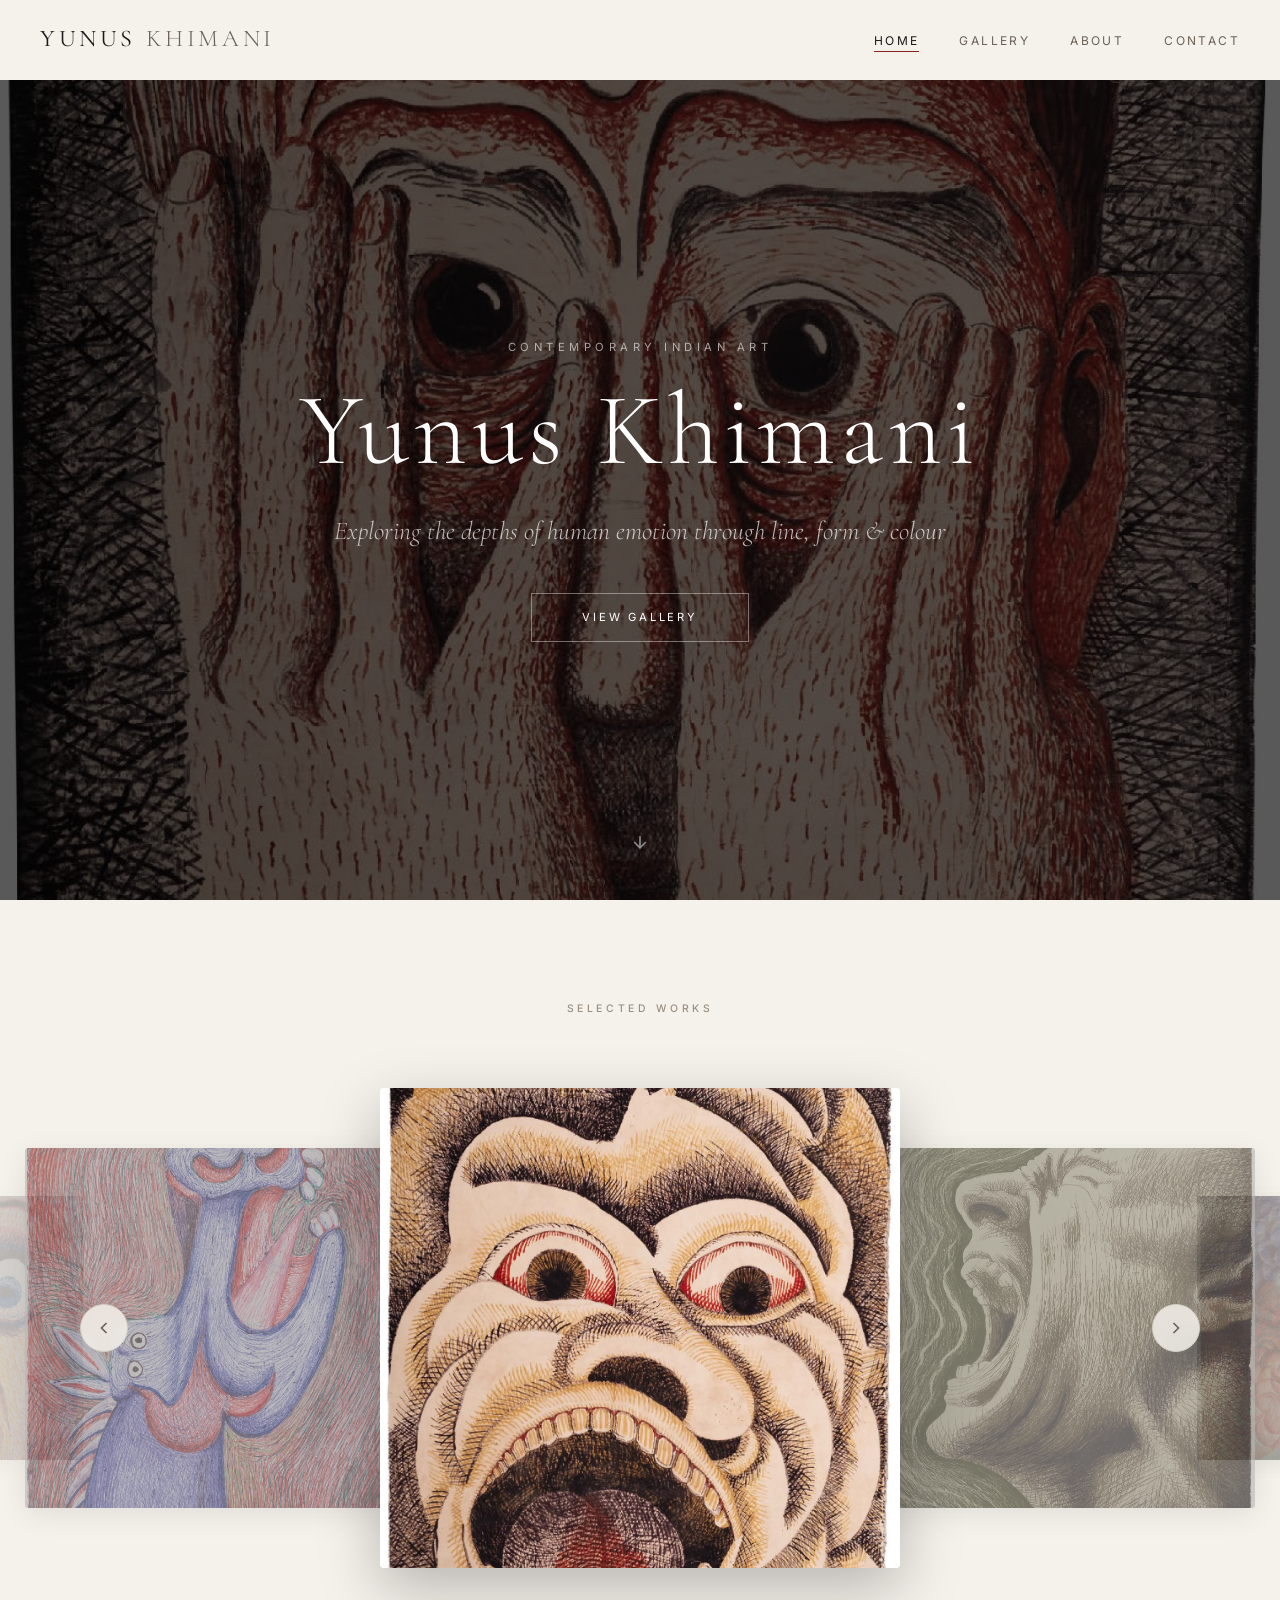
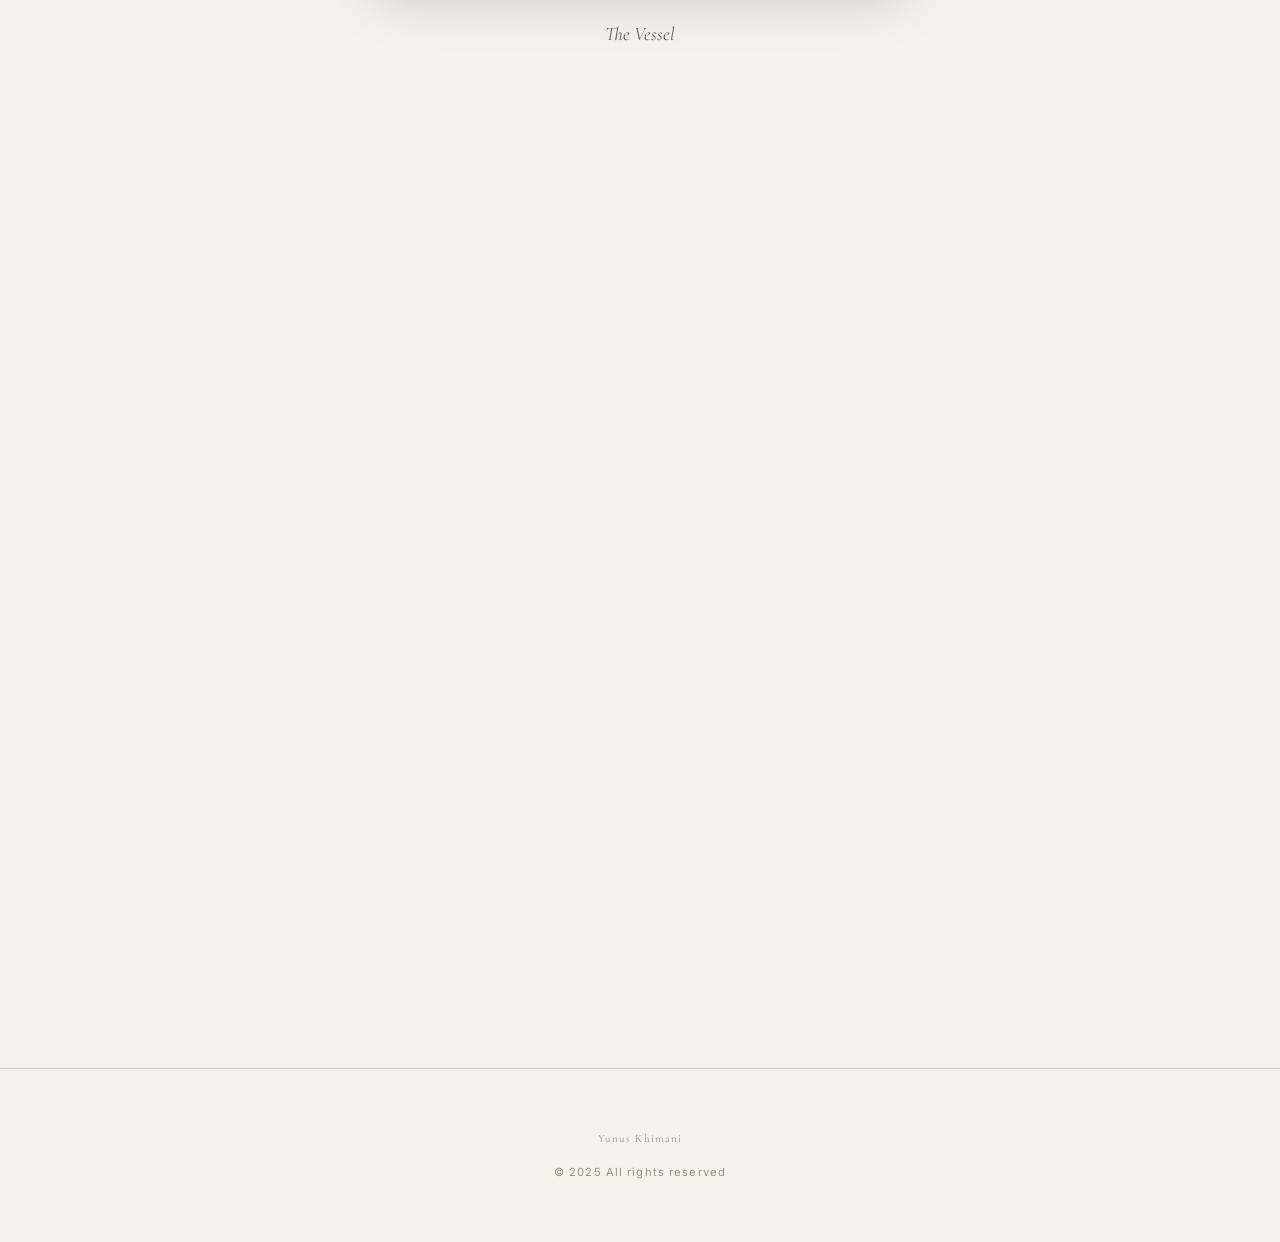
==== index.html @ 0d1e0b17 "Deploy Portfolio Website and Admin CMS" ====
<!DOCTYPE html>
<html lang="en">
<head>
  <meta charset="UTF-8">
  <meta name="viewport" content="width=device-width, initial-scale=1.0">
  <title>Yunus Khimani — Artist</title>
  <meta name="description" content="Portfolio of Yunus Khimani, a distinguished Indian artist known for expressive figurative works exploring human emotion through intricate cross-hatching and bold earth tones.">
  <link rel="stylesheet" href="style.css">
</head>
<body>

<!-- LOADER -->
<div class="loader-overlay" id="loader">
  <div class="loader-text">Yunus Khimani</div>
</div>

<!-- NAVIGATION -->
<nav class="nav" id="nav">
  <div class="nav-inner">
    <a href="#" class="nav-brand" onclick="showPage('home')">Yunus <span>Khimani</span></a>
    <ul class="nav-links" id="navLinks">
      <li><a href="#" class="active" data-page="home" onclick="showPage('home')">Home</a></li>
      <li><a href="#" data-page="gallery" onclick="showPage('gallery')">Gallery</a></li>
      <li><a href="#" data-page="about" onclick="showPage('about')">About</a></li>
      <li><a href="#" data-page="contact" onclick="showPage('contact')">Contact</a></li>
    </ul>
    <button class="nav-toggle" id="navToggle" aria-label="Menu">
      <span></span><span></span><span></span>
    </button>
  </div>
</nav>

<!-- MOBILE MENU -->
<div class="mobile-menu" id="mobileMenu">
  <ul class="mobile-menu-links">
    <li><a href="#" onclick="showPage('home');closeMobile()">Home</a></li>
    <li><a href="#" onclick="showPage('gallery');closeMobile()">Gallery</a></li>
    <li><a href="#" onclick="showPage('about');closeMobile()">About</a></li>
    <li><a href="#" onclick="showPage('contact');closeMobile()">Contact</a></li>
  </ul>
</div>

<!-- ════════════ HOME ════════════ -->
<main class="page active" id="page-home">

  <!-- Hero -->
  <section class="hero">
    <div class="hero-slideshow" id="heroSlideshow">
      <div class="hero-slide active">
        <img src="images/Cataloug  03_Page_01_Image_0001.jpg" alt="Artwork by Yunus Khimani">
      </div>
      <div class="hero-slide">
        <img src="images/Cataloug  03_Page_14_Image_0001.jpg" alt="Artwork by Yunus Khimani">
      </div>
      <div class="hero-slide">
        <img src="images/Cataloug  03_Page_09_Image_0001.jpg" alt="Artwork by Yunus Khimani">
      </div>
      <div class="hero-slide">
        <img src="images/Cataloug  03_Page_32_Image_0001.jpg" alt="Artwork by Yunus Khimani">
      </div>
    </div>
    <div class="hero-content">
      <p class="hero-subtitle">Contemporary Indian Art</p>
      <h1 class="hero-title">Yunus Khimani</h1>
      <p class="hero-tagline">Exploring the depths of human emotion through line, form & colour</p>
      <a href="#" class="hero-cta" onclick="showPage('gallery')">View Gallery</a>
    </div>
    <div class="hero-scroll">
      <svg viewBox="0 0 24 24" fill="none" stroke="currentColor" stroke-width="2"><path d="M12 5v14M5 12l7 7 7-7"/></svg>
    </div>
  </section>

  <!-- Selected Works Slider -->
  <section class="slider-section fade-in">
    <p class="section-label">Selected Works</p>
    <div class="slider-wrapper">
      <div class="slider-track" id="sliderTrack">
        <!-- Filled dynamically by script.js with featured artworks -->
      </div>
      <button class="slider-btn slider-prev" id="sliderPrev" aria-label="Previous">
        <svg width="20" height="20" viewBox="0 0 24 24" fill="none" stroke="currentColor" stroke-width="2"><polyline points="15 18 9 12 15 6"/></svg>
      </button>
      <button class="slider-btn slider-next" id="sliderNext" aria-label="Next">
        <svg width="20" height="20" viewBox="0 0 24 24" fill="none" stroke="currentColor" stroke-width="2"><polyline points="9 6 15 12 9 18"/></svg>
      </button>
    </div>
    <p class="slider-caption" id="sliderCaption"></p>
  </section>

  <!-- Quote -->
  <section class="quote-section fade-in">
    <blockquote class="quote-text">
      "Art is the mirror of the soul — each line I draw is a conversation between my inner world and the canvas, a silent dialogue that speaks louder than words."
    </blockquote>
    <p class="quote-author">— Yunus Khimani</p>
  </section>

  <!-- Exhibition Banner -->
  <section class="exhibition-section fade-in" id="exhibitionSection">
    <div class="exhibition-inner">
      <p class="exhibition-label">Current Exhibition</p>
      <h2 class="exhibition-title">"I FEAR........"</h2>
      <div class="exhibition-details">
        <p class="exhibition-subtitle">A Solo Exhibition of Paintings</p>
        <p class="exhibition-venue"><strong>Jehangir Art Gallery</strong>, Mumbai</p>
        <p class="exhibition-dates">30th December 2025 — 5th January 2026</p>
        <p class="exhibition-desc" style="margin-top:20px;">An intimate exploration of fear, vulnerability, and the human condition through large-scale figurative works in oil, acrylic, and mixed media.</p>
      </div>
    </div>
  </section>

</main>

<!-- ════════════ GALLERY ════════════ -->
<main class="page" id="page-gallery">
  <div class="gallery-header fade-in">
    <h1 class="gallery-title">Gallery</h1>
    <p class="gallery-desc">A collection of paintings exploring the human form, emotion, and the interplay between vulnerability and strength.</p>
  </div>
  <div class="gallery-masonry" id="galleryMasonry">
    <!-- Filled by JS -->
  </div>
</main>

<!-- ════════════ ABOUT ════════════ -->
<main class="page" id="page-about">
  <div class="about-hero fade-in">
    <h1>About the Artist</h1>
    <p>Painter · Educator · Museum Director</p>
  </div>

  <div class="about-content">
    <figure class="about-image fade-in">
      <img src="images/Cataloug  03_Page_29_Image_0001.jpg" alt="Yunus Khimani portrait">
      <figcaption>Yunus Khimani in his studio</figcaption>
    </figure>

    <div class="about-text fade-in">
      <h2>Yunus Khimani</h2>
      <p class="about-bio">Yunus Khimani is a distinguished Indian artist whose work traverses the boundaries between figuration and expression. Born and raised in India, he developed an early fascination with the human form and the emotional narratives it carries. His artistic journey has been shaped by rigorous academic training and decades of professional practice spanning painting, education, and museum curation.</p>

      <div class="highlight">
        "My work is an exploration of the human condition — each figure, each line, each gesture is a meditation on what it means to be alive, to feel, to fear, and to hope."
      </div>

      <p class="about-p2">Khimani earned his Bachelor of Fine Arts (BFA) from the prestigious Faculty of Fine Arts, Maharaja Sayajirao University of Baroda (1981), one of India's most respected institutions for visual arts. This foundational training in the Baroda school tradition — known for its emphasis on figuration, narrative, and social commentary — deeply influenced his artistic vocabulary.</p>

      <p class="about-p3">His paintings are characterized by intricate cross-hatching, bold earth tones of burnt sienna, deep crimson, and raw umber, layered over expansive canvases. The figures in his works seem to emerge from and dissolve into their surroundings, creating a powerful tension between presence and absence, solidity and fragility.</p>

      <p class="about-p4">Beyond his studio practice, Khimani has made significant contributions to India's cultural landscape. He served as Director of the City Palace Museum, Jaipur from 2010 to 2018, overseeing one of India's most important heritage collections. He has also served as Dean and Associate Professor at the Indian Institute of Crafts and Design (IICD), Jaipur, shaping the next generation of visual artists and designers.</p>

      <p class="about-p5">In 1996, he was awarded the Junior Fellowship by the Ministry of Culture, Government of India — a recognition of his outstanding contributions to the visual arts. His work has been exhibited extensively across India, with solo and group shows at prestigious galleries.</p>

      <div class="cv-section">
        <h3>Education</h3>
        <div class="cv-item">
          <span class="cv-year">1981</span>
          <span class="cv-desc">BFA, Faculty of Fine Arts, Maharaja Sayajirao University of Baroda</span>
        </div>
      </div>

      <div class="cv-section">
        <h3>Professional Experience</h3>
        <div class="cv-item">
          <span class="cv-year">2010–18</span>
          <span class="cv-desc">Director, City Palace Museum, Jaipur</span>
        </div>
        <div class="cv-item">
          <span class="cv-year">Present</span>
          <span class="cv-desc">Dean & Associate Professor, Indian Institute of Crafts and Design (IICD), Jaipur</span>
        </div>
      </div>

      <div class="cv-section">
        <h3>Awards & Fellowships</h3>
        <div class="cv-item">
          <span class="cv-year">1996</span>
          <span class="cv-desc">Junior Fellowship, Ministry of Culture, Government of India</span>
        </div>
      </div>

      <div class="cv-section">
        <h3>Solo Exhibitions</h3>
        <div class="cv-item">
          <span class="cv-year">2025–26</span>
          <span class="cv-desc">"I FEAR........" — Solo Exhibition, Jehangir Art Gallery, Mumbai (30 Dec 2025 – 5 Jan 2026)</span>
        </div>
      </div>
    </div>
  </div>
</main>

<!-- ════════════ CONTACT ════════════ -->
<main class="page" id="page-contact">
  <div class="contact-content fade-in">
    <h1>Contact</h1>
    <p>For inquiries about artworks, exhibitions, commissions, or collaborations, please reach out.</p>
    <p>Email: <a href="mailto:yunuskhimani@gmail.com">yunuskhimani@gmail.com</a></p>

    <form class="contact-form" onsubmit="event.preventDefault(); alert('Thank you for your message. Yunus will respond shortly.');">
      <div class="form-group">
        <label for="contact-name">Your Name</label>
        <input type="text" id="contact-name" required>
      </div>
      <div class="form-group">
        <label for="contact-email">Email Address</label>
        <input type="email" id="contact-email" required>
      </div>
      <div class="form-group">
        <label for="contact-subject">Subject</label>
        <input type="text" id="contact-subject">
      </div>
      <div class="form-group">
        <label for="contact-message">Message</label>
        <textarea id="contact-message" rows="5" required></textarea>
      </div>
      <button type="submit" class="form-submit">Send Message</button>
    </form>
  </div>
</main>

<!-- FOOTER -->
<footer class="footer">
  <p class="footer-name">Yunus Khimani</p>
  <p>&copy; 2025 All rights reserved</p>
</footer>

<!-- LIGHTBOX -->
<div class="lightbox" id="lightbox">
  <button class="lightbox-close" id="lbClose">&times;</button>
  <button class="lightbox-nav lightbox-prev" id="lbPrev">&#8249;</button>
  <button class="lightbox-nav lightbox-next" id="lbNext">&#8250;</button>
  <img src="" alt="" id="lbImg">
  <div class="lightbox-caption">
    <h3 id="lbTitle"></h3>
    <p id="lbMeta"></p>
  </div>
</div>

<script src="script.js"></script>
</body>
</html>
---- style.css ----
@import url('https://fonts.googleapis.com/css2?family=Cormorant+Garamond:ital,wght@0,300;0,400;0,500;0,600;1,300;1,400&family=Inter:wght@300;400;500&display=swap');

:root {
  --bg: #f5f1eb;
  --bg-alt: #eee8df;
  --text: #1a1a1a;
  --text-light: #6b6156;
  --text-muted: #9a8f82;
  --accent: #8b2020;
  --accent-light: #a63030;
  --border: #d4cdc3;
  --white: #ffffff;
  --shadow: rgba(26,26,26,0.08);
  --font-display: 'Cormorant Garamond', Georgia, serif;
  --font-body: 'Inter', -apple-system, sans-serif;
  --nav-height: 80px;
  --transition: cubic-bezier(0.4, 0, 0.2, 1);
}

*, *::before, *::after { box-sizing: border-box; margin: 0; padding: 0; }

html { scroll-behavior: smooth; font-size: 16px; }

body {
  font-family: var(--font-body);
  background: var(--bg);
  color: var(--text);
  line-height: 1.7;
  -webkit-font-smoothing: antialiased;
  overflow-x: hidden;
}

/* ─── LOADER ─── */
.loader-overlay {
  position: fixed; inset: 0; z-index: 9999;
  background: var(--bg);
  display: flex; align-items: center; justify-content: center;
  transition: opacity 0.8s var(--transition), visibility 0.8s;
}
.loader-overlay.hidden { opacity: 0; visibility: hidden; pointer-events: none; }
.loader-text {
  font-family: var(--font-display);
  font-size: 2rem; font-weight: 300; letter-spacing: 0.3em;
  color: var(--text-light);
  animation: pulse 1.5s ease-in-out infinite;
}
@keyframes pulse { 0%,100%{ opacity:0.3 } 50%{ opacity:1 } }

/* ─── NAVIGATION ─── */
.nav {
  position: fixed; top: 0; left: 0; right: 0; z-index: 1000;
  height: var(--nav-height);
  background: rgba(245,241,235,0.92);
  backdrop-filter: blur(20px);
  border-bottom: 1px solid transparent;
  transition: all 0.4s var(--transition);
  display: flex; align-items: center; justify-content: center;
}
.nav.scrolled { border-bottom-color: var(--border); box-shadow: 0 1px 20px var(--shadow); }

.nav-inner {
  width: 100%; max-width: 1400px; padding: 0 40px;
  display: flex; align-items: center; justify-content: space-between;
}
.nav-brand {
  font-family: var(--font-display);
  font-size: 1.5rem; font-weight: 400; letter-spacing: 0.15em;
  color: var(--text); text-decoration: none; text-transform: uppercase;
}
.nav-brand span { font-weight: 300; color: var(--text-light); }

.nav-links { display: flex; gap: 40px; list-style: none; }
.nav-links a {
  font-size: 0.75rem; font-weight: 400; letter-spacing: 0.2em;
  text-transform: uppercase; text-decoration: none;
  color: var(--text-light); position: relative;
  transition: color 0.3s;
}
.nav-links a::after {
  content: ''; position: absolute; bottom: -4px; left: 0;
  width: 0; height: 1px; background: var(--accent);
  transition: width 0.4s var(--transition);
}
.nav-links a:hover, .nav-links a.active { color: var(--text); }
.nav-links a:hover::after, .nav-links a.active::after { width: 100%; }

.nav-toggle {
  display: none; background: none; border: none; cursor: pointer;
  width: 30px; height: 20px; position: relative;
}
.nav-toggle span {
  display: block; width: 100%; height: 1.5px; background: var(--text);
  position: absolute; left: 0; transition: all 0.3s;
}
.nav-toggle span:nth-child(1) { top: 0; }
.nav-toggle span:nth-child(2) { top: 50%; transform: translateY(-50%); }
.nav-toggle span:nth-child(3) { bottom: 0; }
.nav-toggle.open span:nth-child(1) { top: 50%; transform: translateY(-50%) rotate(45deg); }
.nav-toggle.open span:nth-child(2) { opacity: 0; }
.nav-toggle.open span:nth-child(3) { bottom: 50%; transform: translateY(50%) rotate(-45deg); }

/* ─── MOBILE MENU ─── */
.mobile-menu {
  position: fixed; inset: 0; z-index: 999;
  background: var(--bg);
  display: flex; align-items: center; justify-content: center;
  opacity: 0; visibility: hidden;
  transition: all 0.5s var(--transition);
}
.mobile-menu.open { opacity: 1; visibility: visible; }
.mobile-menu-links { list-style: none; text-align: center; }
.mobile-menu-links li { margin: 20px 0; }
.mobile-menu-links a {
  font-family: var(--font-display);
  font-size: 2.5rem; font-weight: 300; letter-spacing: 0.1em;
  text-decoration: none; color: var(--text);
  transition: color 0.3s;
}
.mobile-menu-links a:hover { color: var(--accent); }

/* ─── PAGE SECTIONS ─── */
.page { display: none; min-height: 100vh; padding-top: var(--nav-height); }
.page.active { display: block; }

/* ─── HERO ─── */
.hero {
  height: calc(100vh - var(--nav-height));
  display: flex; align-items: center; justify-content: center;
  position: relative; overflow: hidden;
}
.hero-slideshow {
  position: absolute; inset: 0;
  display: flex;
}
.hero-slide {
  position: absolute; inset: 0;
  opacity: 0; transition: opacity 1.5s ease;
}
.hero-slide.active { opacity: 1; }
.hero-slide img {
  width: 100%; height: 100%;
  object-fit: cover;
  filter: brightness(0.35) saturate(0.8);
}
.hero-content {
  position: relative; z-index: 2;
  text-align: center; padding: 40px;
  animation: fadeUp 1.2s ease 0.5s both;
}
@keyframes fadeUp {
  from { opacity:0; transform:translateY(30px); }
  to { opacity:1; transform:translateY(0); }
}
.hero-subtitle {
  font-family: var(--font-body);
  font-size: 0.7rem; font-weight: 400; letter-spacing: 0.4em;
  text-transform: uppercase; color: rgba(255,255,255,0.6);
  margin-bottom: 20px;
}
.hero-title {
  font-family: var(--font-display);
  font-size: clamp(3rem, 8vw, 7rem);
  font-weight: 300; line-height: 1.05;
  color: var(--white); letter-spacing: 0.05em;
  margin-bottom: 24px;
}
.hero-tagline {
  font-family: var(--font-display);
  font-size: clamp(1rem, 2.5vw, 1.6rem);
  font-weight: 300; font-style: italic;
  color: rgba(255,255,255,0.7);
  margin-bottom: 40px;
}
.hero-cta {
  display: inline-block; padding: 14px 50px;
  border: 1px solid rgba(255,255,255,0.4);
  color: var(--white); text-decoration: none;
  font-size: 0.7rem; letter-spacing: 0.25em; text-transform: uppercase;
  transition: all 0.4s var(--transition);
}
.hero-cta:hover {
  background: var(--white); color: var(--text);
  border-color: var(--white);
}
.hero-scroll {
  position: absolute; bottom: 40px; left: 50%;
  transform: translateX(-50%); z-index: 2;
  color: rgba(255,255,255,0.5);
  animation: bobble 2s ease-in-out infinite;
}
@keyframes bobble { 0%,100%{ transform:translateX(-50%) translateY(0) } 50%{ transform:translateX(-50%) translateY(8px) } }
.hero-scroll svg { width: 20px; height: 20px; }

/* ─── SELECTED WORKS SLIDER ─── */
.slider-section {
  padding: 100px 0 80px;
  overflow: hidden;
}
.section-label {
  font-size: 0.65rem; font-weight: 500; letter-spacing: 0.35em;
  text-transform: uppercase; color: var(--text-muted);
  margin-bottom: 50px; text-align: center;
}
.slider-wrapper {
  position: relative;
  max-width: 1200px;
  margin: 0 auto;
  height: 520px;
  perspective: 1200px;
}
.slider-track {
  position: relative;
  width: 100%; height: 100%;
}
.slider-slide {
  position: absolute;
  top: 50%; left: 50%;
  width: 520px; height: 480px;
  transform: translate(-50%, -50%) scale(0.7);
  transition: all 0.7s var(--transition);
  opacity: 0;
  z-index: 1;
  cursor: pointer;
  border-radius: 4px;
  overflow: hidden;
  box-shadow: 0 8px 40px rgba(0,0,0,0.15);
}
.slider-slide img {
  width: 100%; height: 100%;
  object-fit: cover;
  display: block;
}

/* Active center slide */
.slider-slide.active {
  transform: translate(-50%, -50%) scale(1);
  opacity: 1;
  z-index: 5;
  box-shadow: 0 20px 60px rgba(0,0,0,0.25);
}

/* Previous slide (left) */
.slider-slide.prev {
  transform: translate(calc(-50% - 420px), -50%) scale(0.75);
  opacity: 0.6;
  z-index: 3;
  filter: brightness(0.7);
}

/* Next slide (right) */
.slider-slide.next {
  transform: translate(calc(-50% + 420px), -50%) scale(0.75);
  opacity: 0.6;
  z-index: 3;
  filter: brightness(0.7);
}

/* Far left */
.slider-slide.far-prev {
  transform: translate(calc(-50% - 700px), -50%) scale(0.55);
  opacity: 0.25;
  z-index: 1;
  filter: brightness(0.5);
}

/* Far right */
.slider-slide.far-next {
  transform: translate(calc(-50% + 700px), -50%) scale(0.55);
  opacity: 0.25;
  z-index: 1;
  filter: brightness(0.5);
}

/* Navigation buttons */
.slider-btn {
  position: absolute;
  top: 50%; transform: translateY(-50%);
  z-index: 10;
  width: 48px; height: 48px;
  border-radius: 50%;
  border: 1.5px solid var(--border);
  background: rgba(245,241,235,0.85);
  backdrop-filter: blur(10px);
  cursor: pointer;
  display: flex; align-items: center; justify-content: center;
  color: var(--text-light);
  transition: all 0.3s var(--transition);
}
.slider-btn:hover {
  background: var(--white);
  border-color: var(--text-muted);
  color: var(--text);
  box-shadow: 0 4px 20px var(--shadow);
}
.slider-prev { left: 40px; }
.slider-next { right: 40px; }

/* Caption */
.slider-caption {
  text-align: center;
  margin-top: 30px;
  font-family: var(--font-display);
  font-size: 1.2rem;
  font-style: italic;
  color: var(--text-light);
  min-height: 1.5em;
  transition: opacity 0.4s;
}

/* ─── QUOTE SECTION ─── */
.quote-section {
  padding: 120px 40px;
  text-align: center;
  background: var(--bg-alt);
}
.quote-text {
  font-family: var(--font-display);
  font-size: clamp(1.5rem, 3vw, 2.5rem);
  font-weight: 300; font-style: italic;
  line-height: 1.6; color: var(--text);
  max-width: 800px; margin: 0 auto 30px;
}
.quote-author {
  font-size: 0.75rem; letter-spacing: 0.2em;
  text-transform: uppercase; color: var(--text-muted);
}

/* ─── GALLERY ─── */
.gallery-header {
  text-align: center;
  padding: 80px 40px 50px;
}
.gallery-title {
  font-family: var(--font-display);
  font-size: clamp(2rem, 4vw, 3.5rem);
  font-weight: 300; letter-spacing: 0.08em;
  margin-bottom: 15px;
}
.gallery-desc {
  font-size: 0.85rem; color: var(--text-light);
  max-width: 600px; margin: 0 auto;
  line-height: 1.8;
}

.gallery-masonry {
  columns: 3; column-gap: 16px;
  padding: 0 40px 100px;
  max-width: 1400px; margin: 0 auto;
}
.gallery-item {
  break-inside: avoid;
  margin-bottom: 16px;
  cursor: pointer;
  position: relative;
  overflow: hidden;
}
.gallery-item img {
  width: 100%; display: block;
  transition: transform 0.7s var(--transition), filter 0.4s;
}
.gallery-item:hover img {
  transform: scale(1.02);
  filter: brightness(0.9);
}
.gallery-item-info {
  position: absolute; bottom: 0; left: 0; right: 0;
  padding: 40px 20px 20px;
  background: linear-gradient(transparent, rgba(0,0,0,0.5));
  transform: translateY(100%);
  transition: transform 0.4s var(--transition);
}
.gallery-item:hover .gallery-item-info { transform: translateY(0); }
.gallery-item-info h3 {
  font-family: var(--font-display);
  font-size: 1.1rem; font-weight: 400; color: var(--white);
  font-style: italic;
}
.gallery-item-info p {
  font-size: 0.7rem; color: rgba(255,255,255,0.7);
  letter-spacing: 0.1em; margin-top: 4px;
}

/* ─── LIGHTBOX ─── */
.lightbox {
  position: fixed; inset: 0; z-index: 2000;
  background: rgba(0,0,0,0.95);
  display: flex; align-items: center; justify-content: center;
  opacity: 0; visibility: hidden;
  transition: all 0.4s;
}
.lightbox.open { opacity: 1; visibility: visible; }
.lightbox img {
  max-width: 90vw; max-height: 85vh;
  object-fit: contain;
  animation: lbIn 0.4s ease;
}
@keyframes lbIn { from { transform: scale(0.9); opacity: 0; } }
.lightbox-close {
  position: absolute; top: 30px; right: 30px;
  background: none; border: none; color: rgba(255,255,255,0.7);
  font-size: 1.5rem; cursor: pointer;
  transition: color 0.3s;
}
.lightbox-close:hover { color: #fff; }
.lightbox-nav {
  position: absolute; top: 50%; transform: translateY(-50%);
  background: none; border: none;
  color: rgba(255,255,255,0.5); font-size: 2rem;
  cursor: pointer; padding: 20px;
  transition: color 0.3s;
}
.lightbox-nav:hover { color: #fff; }
.lightbox-prev { left: 20px; }
.lightbox-next { right: 20px; }
.lightbox-caption {
  position: absolute; bottom: 30px; left: 50%;
  transform: translateX(-50%);
  text-align: center; color: rgba(255,255,255,0.7);
}
.lightbox-caption h3 {
  font-family: var(--font-display);
  font-size: 1.3rem; font-weight: 400; font-style: italic;
}
.lightbox-caption p { font-size: 0.7rem; letter-spacing: 0.1em; margin-top: 5px; }

/* ─── ABOUT ─── */
.about-hero {
  padding: 80px 40px 0;
  text-align: center;
}
.about-hero h1 {
  font-family: var(--font-display);
  font-size: clamp(2.5rem, 5vw, 4rem);
  font-weight: 300; letter-spacing: 0.05em;
  margin-bottom: 10px;
}
.about-hero p {
  font-size: 0.75rem; letter-spacing: 0.2em;
  text-transform: uppercase; color: var(--text-muted);
}

.about-content {
  display: grid;
  grid-template-columns: 1fr 1.2fr;
  gap: 80px;
  padding: 80px 40px 100px;
  max-width: 1200px; margin: 0 auto;
  align-items: start;
}
.about-image {
  position: sticky; top: 120px;
}
.about-image img {
  width: 100%; display: block;
  filter: grayscale(0.2);
  transition: filter 0.5s;
}
.about-image img:hover { filter: grayscale(0); }
.about-image figcaption {
  margin-top: 15px;
  font-family: var(--font-display);
  font-size: 0.9rem; font-style: italic;
  color: var(--text-light);
}

.about-text h2 {
  font-family: var(--font-display);
  font-size: 1.8rem; font-weight: 400;
  margin-bottom: 25px; color: var(--text);
}
.about-text p {
  font-size: 0.9rem; color: var(--text-light);
  margin-bottom: 20px; line-height: 1.9;
}
.about-text .highlight {
  font-family: var(--font-display);
  font-size: 1.3rem; font-style: italic;
  color: var(--accent); line-height: 1.7;
  border-left: 2px solid var(--accent);
  padding-left: 25px; margin: 35px 0;
}

.cv-section {
  margin-top: 50px; padding-top: 50px;
  border-top: 1px solid var(--border);
}
.cv-section h3 {
  font-family: var(--font-display);
  font-size: 1.4rem; font-weight: 400;
  margin-bottom: 25px;
}
.cv-item {
  display: flex; gap: 20px;
  padding: 12px 0;
  border-bottom: 1px solid rgba(212,205,195,0.5);
}
.cv-year {
  flex: 0 0 80px;
  font-size: 0.75rem; font-weight: 500;
  color: var(--accent); letter-spacing: 0.05em;
}
.cv-desc {
  font-size: 0.85rem; color: var(--text-light);
  line-height: 1.6;
}

/* ─── EXHIBITION ─── */
.exhibition-section {
  padding: 100px 40px;
  background: var(--bg-alt);
}
.exhibition-inner {
  max-width: 900px; margin: 0 auto; text-align: center;
}
.exhibition-label {
  font-size: 0.65rem; letter-spacing: 0.35em;
  text-transform: uppercase; color: var(--text-muted);
  margin-bottom: 20px;
}
.exhibition-title {
  font-family: var(--font-display);
  font-size: clamp(2rem, 4vw, 3rem);
  font-weight: 300; font-style: italic;
  margin-bottom: 15px; color: var(--accent);
}
.exhibition-details {
  font-size: 0.85rem; color: var(--text-light);
  line-height: 2;
}
.exhibition-details strong {
  font-weight: 500; color: var(--text);
}

/* ─── CONTACT ─── */
.contact-content {
  max-width: 700px; margin: 0 auto;
  padding: 80px 40px 100px;
  text-align: center;
}
.contact-content h1 {
  font-family: var(--font-display);
  font-size: clamp(2.5rem, 5vw, 4rem);
  font-weight: 300; letter-spacing: 0.05em;
  margin-bottom: 30px;
}
.contact-content p {
  font-size: 0.9rem; color: var(--text-light);
  line-height: 1.9; margin-bottom: 15px;
}
.contact-content a {
  color: var(--accent); text-decoration: none;
  border-bottom: 1px solid transparent;
  transition: border-color 0.3s;
}
.contact-content a:hover { border-bottom-color: var(--accent); }

.contact-form {
  margin-top: 50px; text-align: left;
}
.form-group { margin-bottom: 25px; }
.form-group label {
  display: block; font-size: 0.7rem;
  letter-spacing: 0.2em; text-transform: uppercase;
  color: var(--text-muted); margin-bottom: 8px;
}
.form-group input, .form-group textarea {
  width: 100%; padding: 14px 0;
  border: none; border-bottom: 1px solid var(--border);
  background: transparent;
  font-family: var(--font-body);
  font-size: 0.9rem; color: var(--text);
  transition: border-color 0.3s;
  outline: none;
}
.form-group input:focus, .form-group textarea:focus {
  border-bottom-color: var(--accent);
}
.form-group textarea { resize: vertical; min-height: 120px; }

.form-submit {
  display: inline-block; padding: 14px 50px;
  background: var(--text); color: var(--white);
  border: none; cursor: pointer;
  font-family: var(--font-body);
  font-size: 0.7rem; letter-spacing: 0.25em;
  text-transform: uppercase;
  transition: all 0.3s;
}
.form-submit:hover { background: var(--accent); }

/* ─── FOOTER ─── */
.footer {
  padding: 60px 40px;
  border-top: 1px solid var(--border);
  text-align: center;
}
.footer-name {
  font-family: var(--font-display);
  font-size: 1.2rem; font-weight: 400;
  letter-spacing: 0.15em; margin-bottom: 15px;
}
.footer p {
  font-size: 0.7rem; color: var(--text-muted);
  letter-spacing: 0.1em;
}

/* ─── SCROLL ANIMATIONS ─── */
.fade-in {
  opacity: 0; transform: translateY(25px);
  transition: opacity 0.8s ease, transform 0.8s ease;
}
.fade-in.visible { opacity: 1; transform: translateY(0); }

/* ─── RESPONSIVE ─── */
@media (max-width: 1024px) {
  .gallery-masonry { columns: 2; }
  .about-content { grid-template-columns: 1fr; gap: 40px; }
  .about-image { position: static; max-width: 400px; margin: 0 auto; }
  .slider-slide { width: 400px; height: 380px; }
  .slider-slide.prev { transform: translate(calc(-50% - 320px), -50%) scale(0.75); }
  .slider-slide.next { transform: translate(calc(-50% + 320px), -50%) scale(0.75); }
  .slider-slide.far-prev { transform: translate(calc(-50% - 520px), -50%) scale(0.55); }
  .slider-slide.far-next { transform: translate(calc(-50% + 520px), -50%) scale(0.55); }
  .slider-wrapper { height: 420px; }
}
@media (max-width: 768px) {
  .nav-links { display: none; }
  .nav-toggle { display: block; }
  .hero-title { font-size: clamp(2.5rem, 10vw, 4rem); }
  .gallery-masonry { columns: 2; padding: 0 20px 60px; column-gap: 10px; }
  .gallery-item { margin-bottom: 10px; }
  .slider-section, .quote-section, .gallery-header, .exhibition-section { padding-left: 20px; padding-right: 20px; }
  .slider-slide { width: 300px; height: 300px; }
  .slider-slide.prev { transform: translate(calc(-50% - 230px), -50%) scale(0.7); }
  .slider-slide.next { transform: translate(calc(-50% + 230px), -50%) scale(0.7); }
  .slider-slide.far-prev, .slider-slide.far-next { opacity: 0; }
  .slider-wrapper { height: 340px; }
  .slider-prev { left: 15px; }
  .slider-next { right: 15px; }
  .slider-btn { width: 40px; height: 40px; }
}
@media (max-width: 480px) {
  .gallery-masonry { columns: 1; }
  .slider-slide { width: 260px; height: 280px; }
  .slider-slide.prev { transform: translate(calc(-50% - 180px), -50%) scale(0.65); }
  .slider-slide.next { transform: translate(calc(-50% + 180px), -50%) scale(0.65); }
  .slider-wrapper { height: 320px; }
}
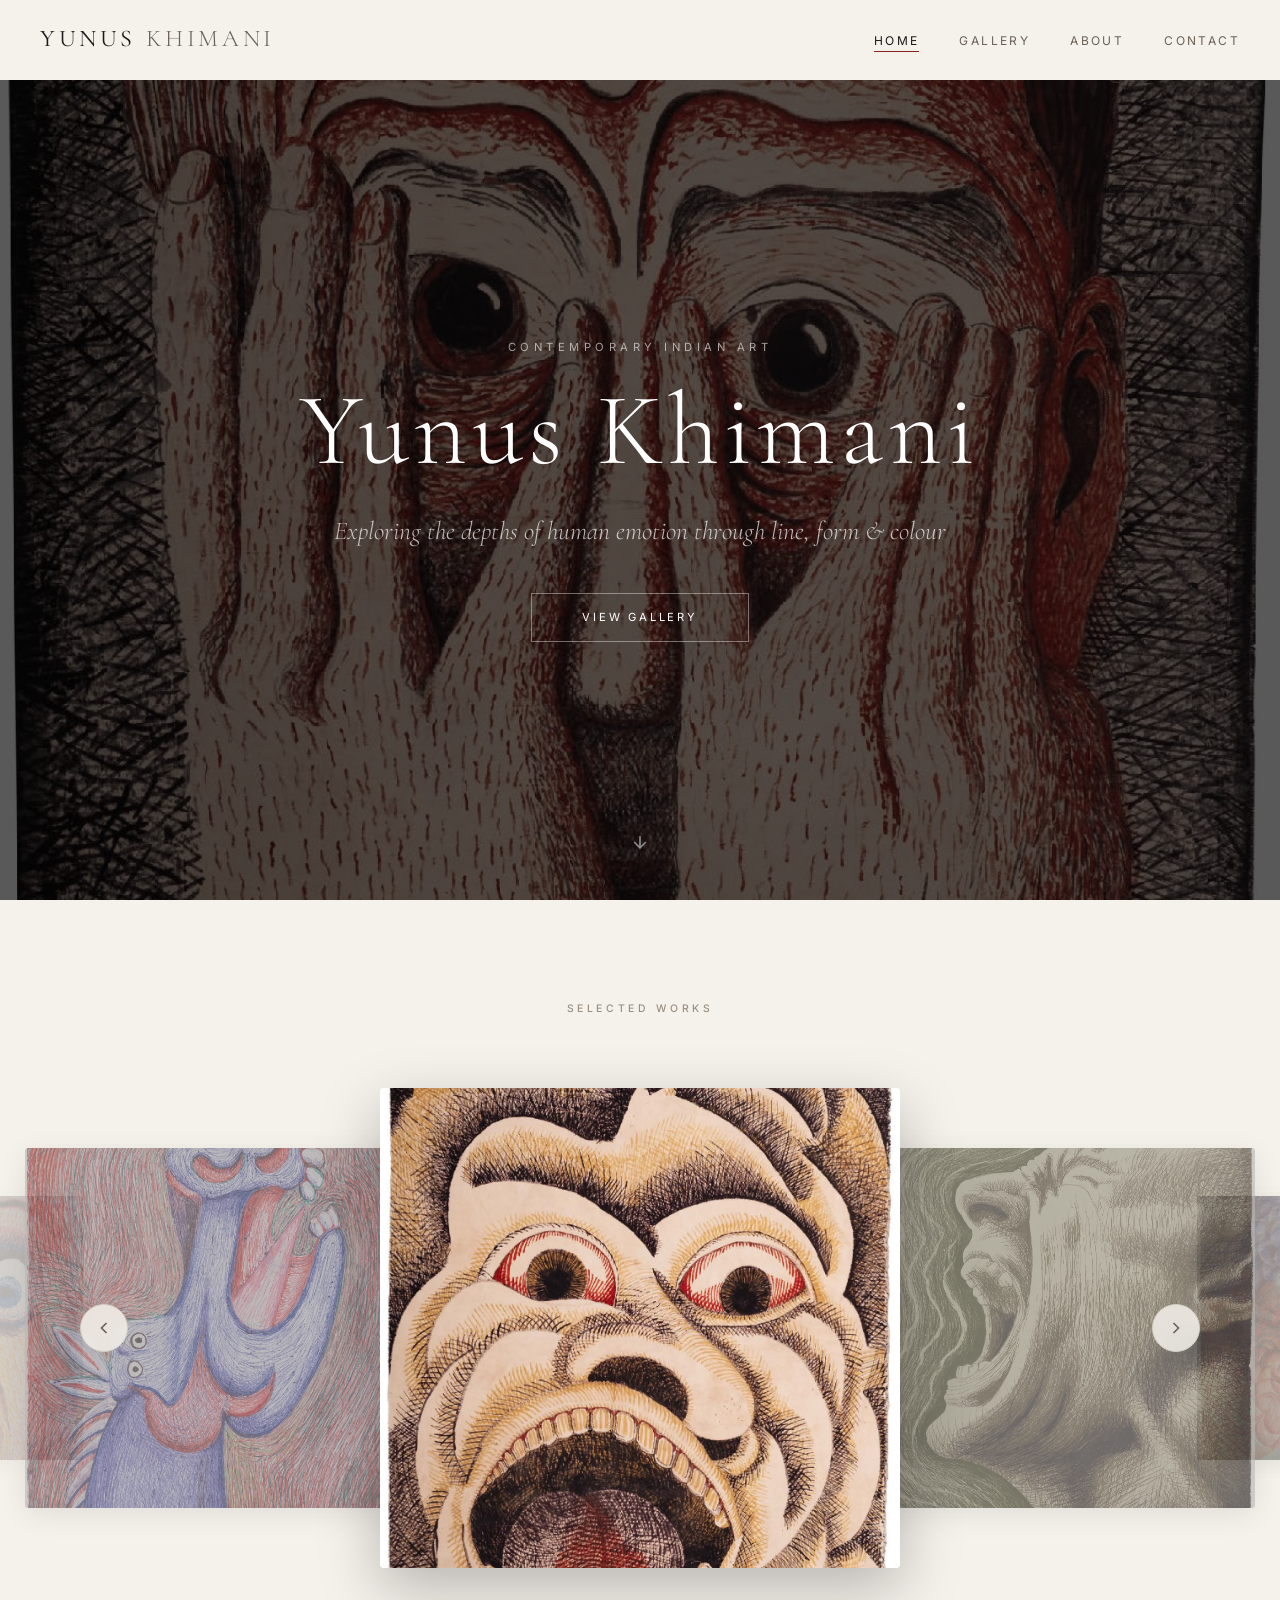
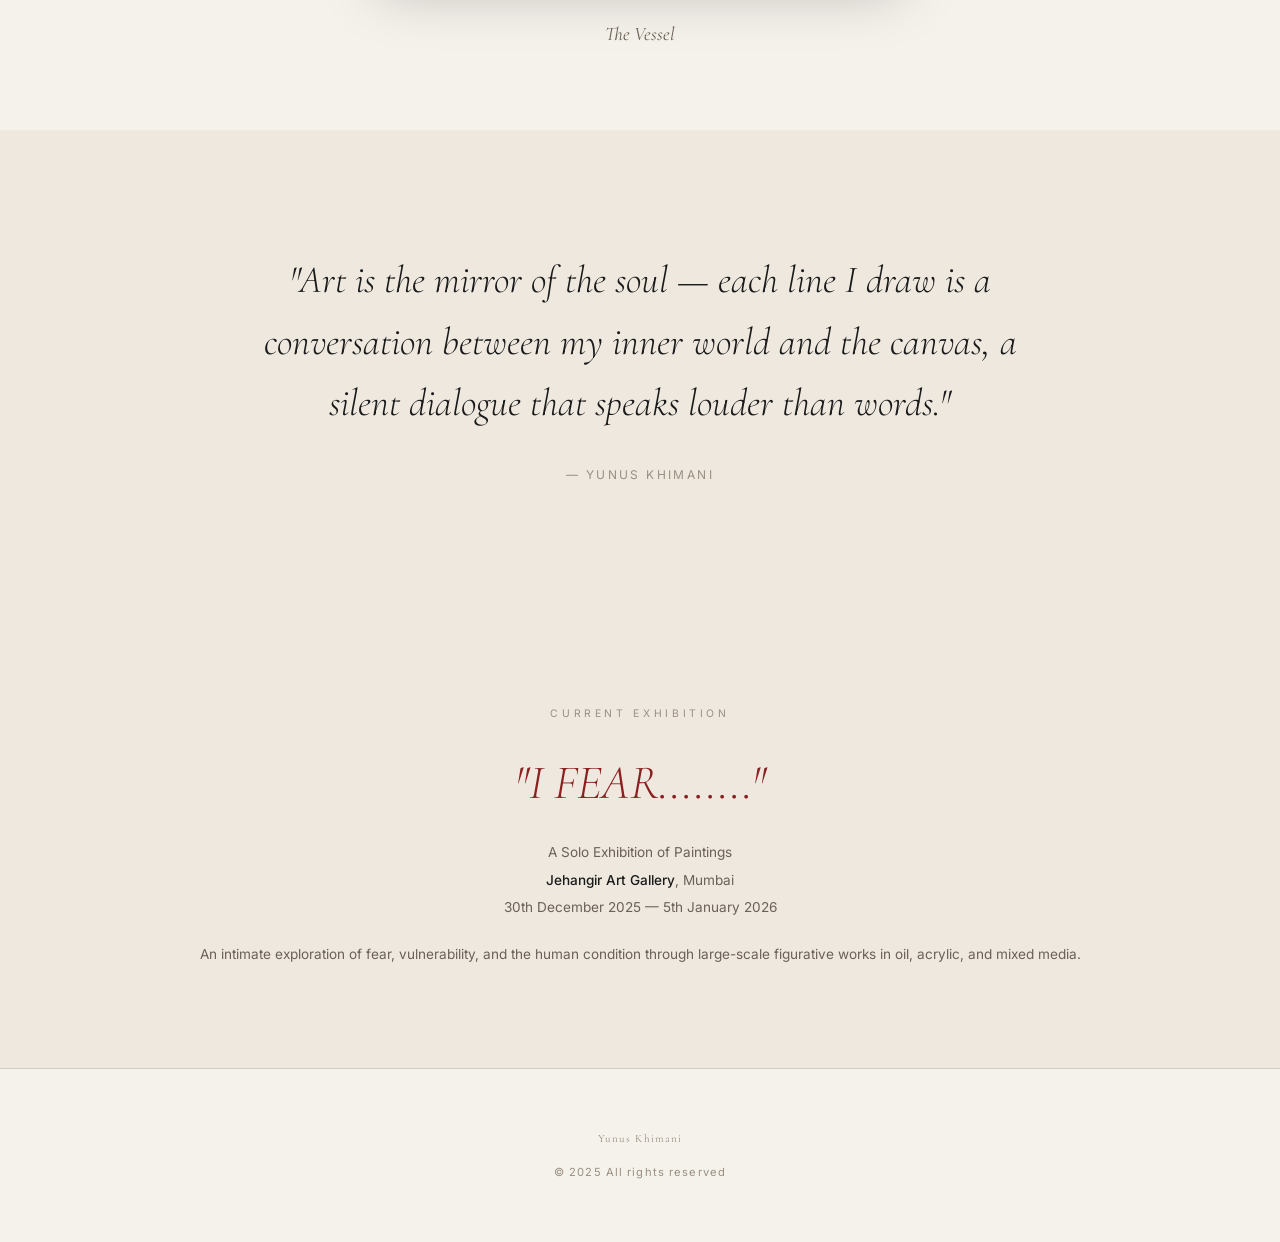
==== commit 56851934: "Integrate Supabase for CMS backend" ====
--- a/index.html
+++ b/index.html
@@ -237,6 +237,10 @@
   </div>
 </div>
 
-<script src="script.js"></script>
+  <!-- Supabase Integration -->
+  <script src="https://cdn.jsdelivr.net/npm/@supabase/supabase-js@2"></script>
+  <script src="supabase-client.js"></script>
+  
+  <script src="script.js"></script>
 </body>
 </html>
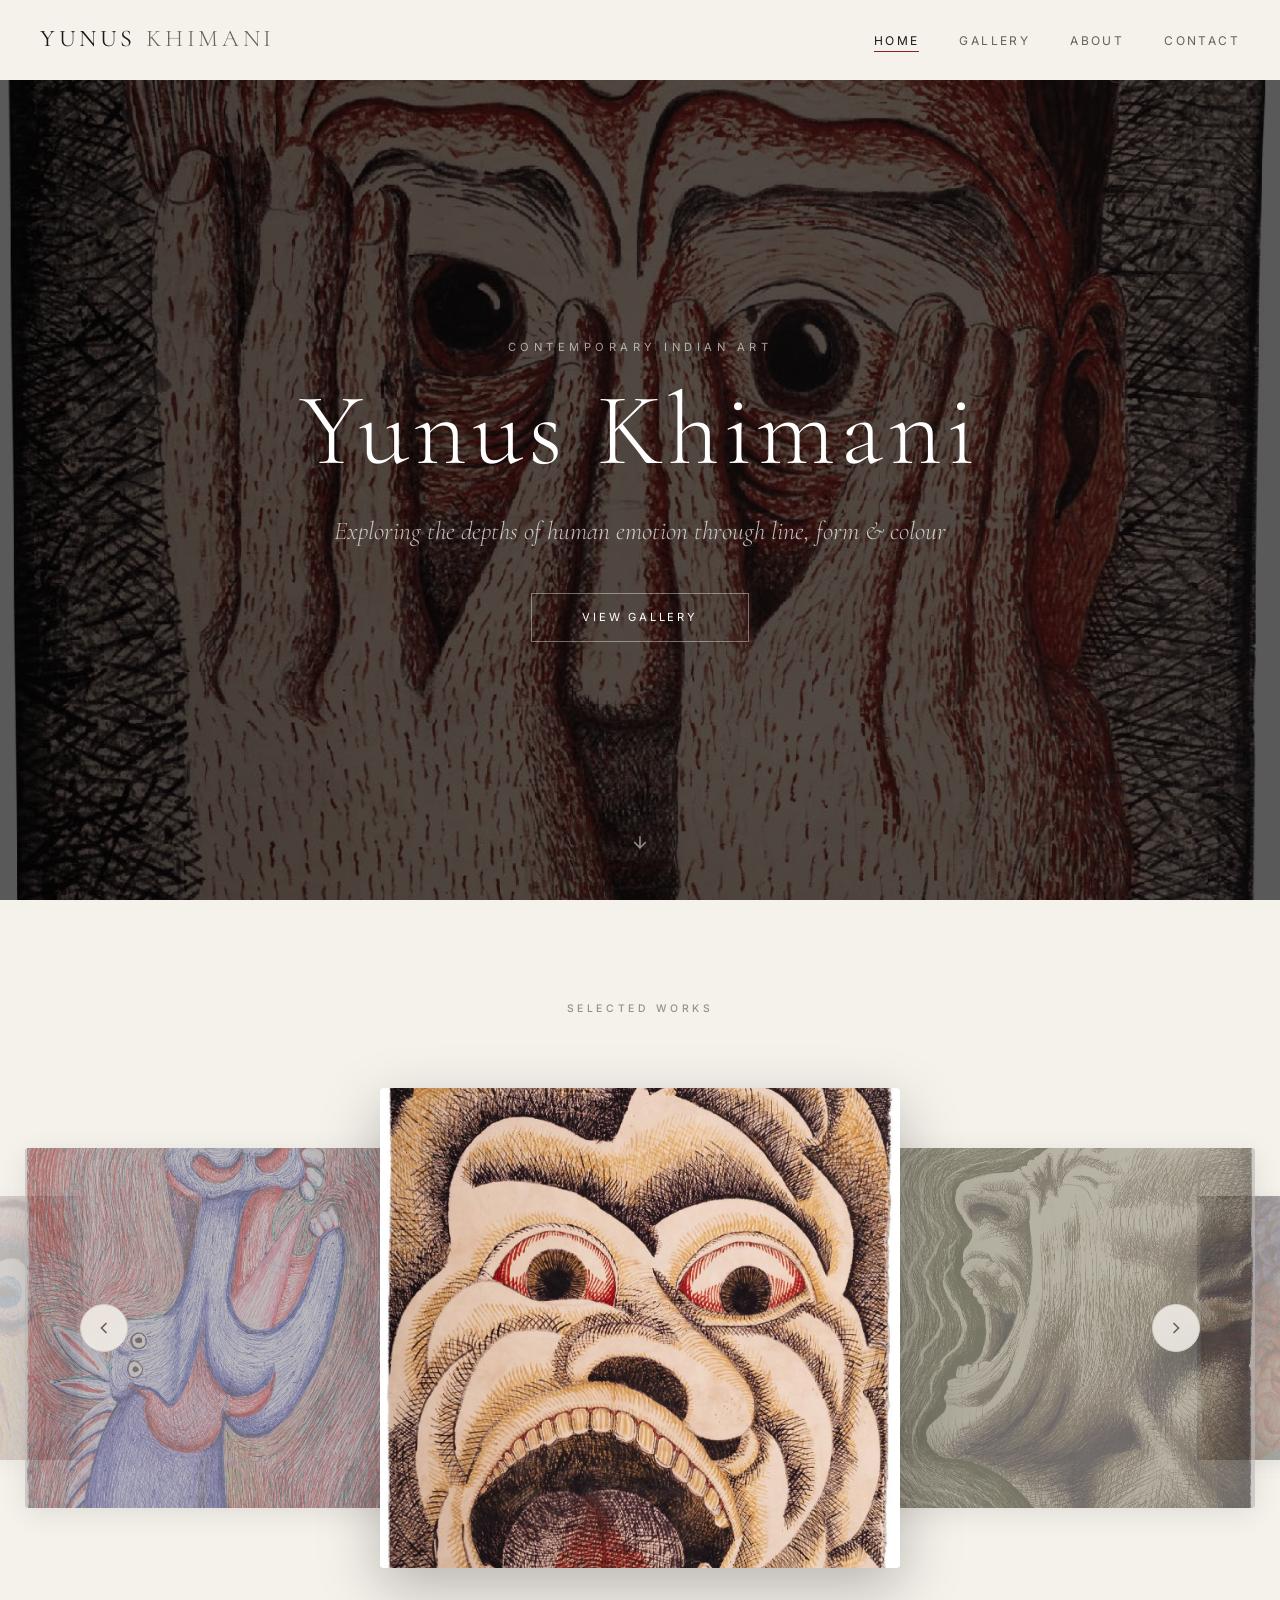
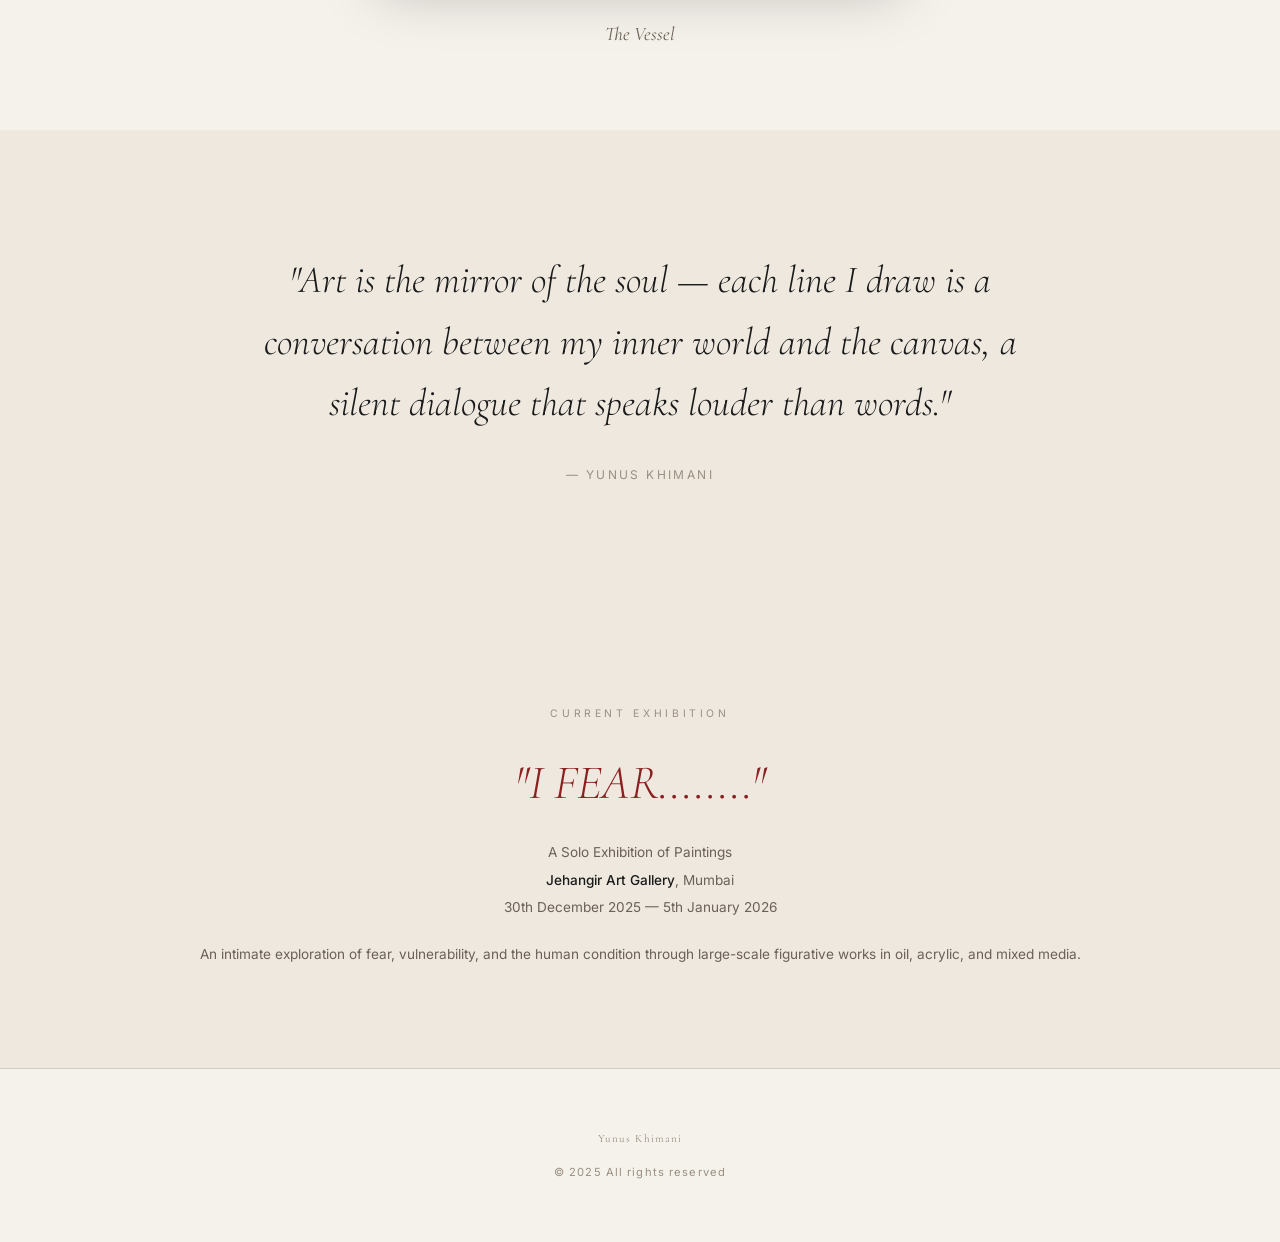
==== commit e8cc8447: "Add cache busting to force browser updates" ====
--- a/index.html
+++ b/index.html
@@ -5,7 +5,7 @@
   <meta name="viewport" content="width=device-width, initial-scale=1.0">
   <title>Yunus Khimani — Artist</title>
   <meta name="description" content="Portfolio of Yunus Khimani, a distinguished Indian artist known for expressive figurative works exploring human emotion through intricate cross-hatching and bold earth tones.">
-  <link rel="stylesheet" href="style.css">
+  <link rel="stylesheet" href="style.css?v=2">
 </head>
 <body>
 
@@ -239,8 +239,8 @@
 
   <!-- Supabase Integration -->
   <script src="https://cdn.jsdelivr.net/npm/@supabase/supabase-js@2"></script>
-  <script src="supabase-client.js"></script>
+  <script src="supabase-client.js?v=2"></script>
   
-  <script src="script.js"></script>
+  <script src="script.js?v=2"></script>
 </body>
 </html>
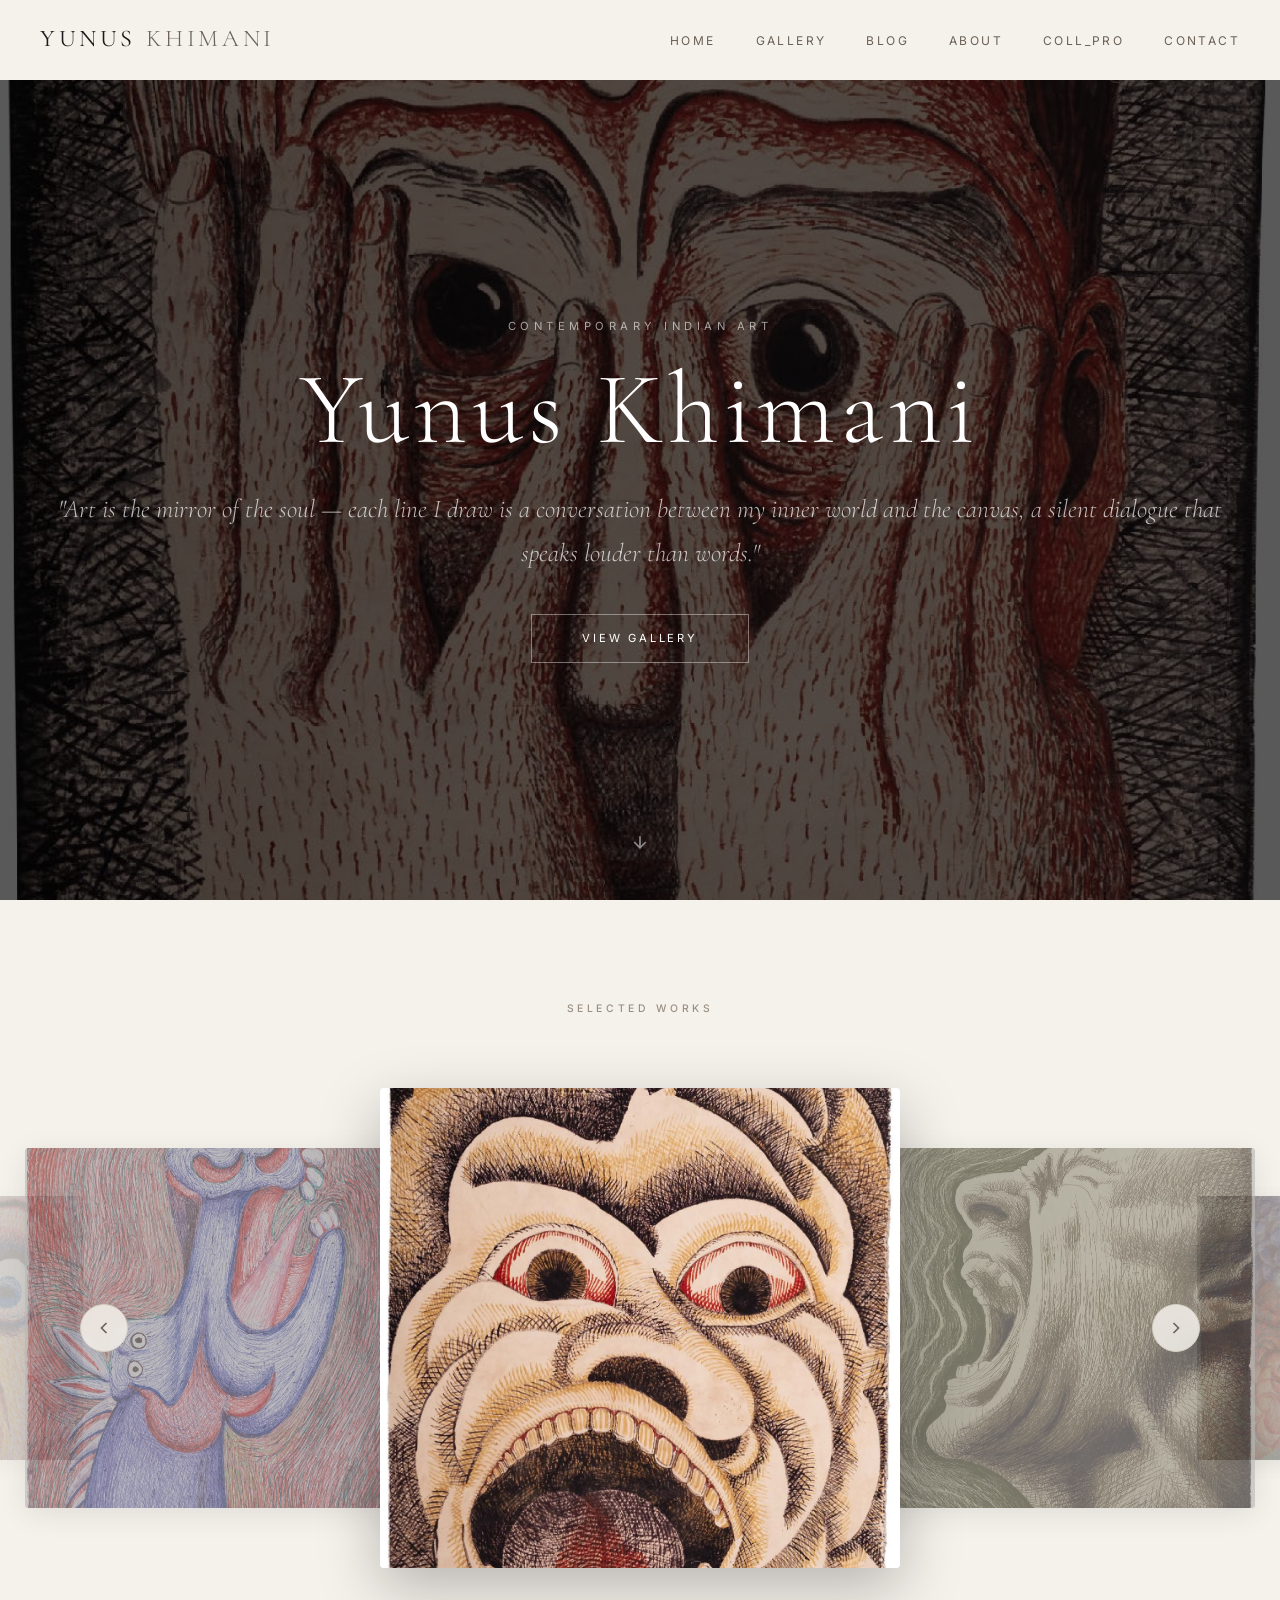
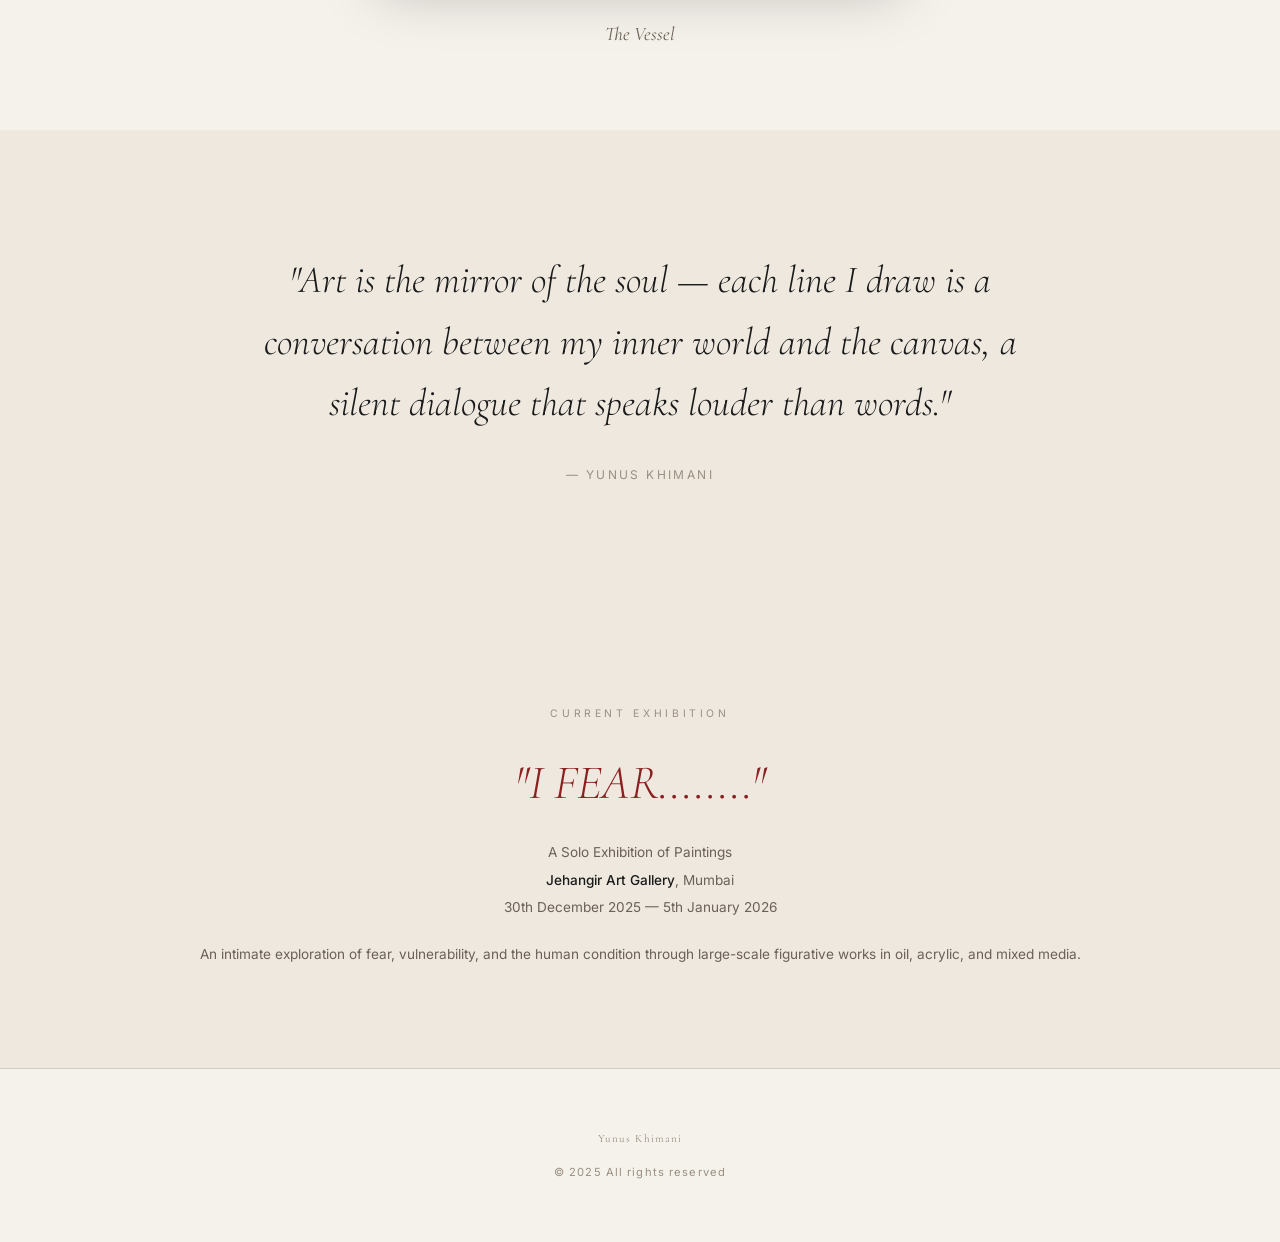
==== commit 8e6619b3: "Add Blog system and Coll_pro category tags to Admin" ====
--- a/index.html
+++ b/index.html
@@ -19,9 +19,11 @@
   <div class="nav-inner">
     <a href="#" class="nav-brand" onclick="showPage('home')">Yunus <span>Khimani</span></a>
     <ul class="nav-links" id="navLinks">
-      <li><a href="#" class="active" data-page="home" onclick="showPage('home')">Home</a></li>
+      <li><a href="#" data-page="home" onclick="showPage('home')">Home</a></li>
       <li><a href="#" data-page="gallery" onclick="showPage('gallery')">Gallery</a></li>
+      <li><a href="#" data-page="blog" onclick="showPage('blog')">Blog</a></li>
       <li><a href="#" data-page="about" onclick="showPage('about')">About</a></li>
+      <li><a href="#" data-page="collpro" onclick="showPage('collpro')">Coll_pro</a></li>
       <li><a href="#" data-page="contact" onclick="showPage('contact')">Contact</a></li>
     </ul>
     <button class="nav-toggle" id="navToggle" aria-label="Menu">
@@ -36,6 +38,7 @@
     <li><a href="#" onclick="showPage('home');closeMobile()">Home</a></li>
     <li><a href="#" onclick="showPage('gallery');closeMobile()">Gallery</a></li>
     <li><a href="#" onclick="showPage('about');closeMobile()">About</a></li>
+    <li><a href="#" onclick="showPage('collpro');closeMobile()">Coll_pro</a></li>
     <li><a href="#" onclick="showPage('contact');closeMobile()">Contact</a></li>
   </ul>
 </div>
@@ -111,14 +114,125 @@
 
 </main>
 
-<!-- ════════════ GALLERY ════════════ -->
+<!-- ════════════ GALLERY LANDING ════════════ -->
 <main class="page" id="page-gallery">
   <div class="gallery-header fade-in">
     <h1 class="gallery-title">Gallery</h1>
-    <p class="gallery-desc">A collection of paintings exploring the human form, emotion, and the interplay between vulnerability and strength.</p>
-  </div>
+    <p class="gallery-desc" style="margin-bottom: 40px;">Select a collection to explore.</p>
+  </div>
+  
+  <div class="gallery-landing-cards fade-in">
+    <div class="gallery-card" onclick="showPage('gallery-personal')">
+      <h3>Personal Expression</h3>
+      <p>A collection of paintings exploring the human form, emotion, and the interplay between vulnerability and strength.</p>
+    </div>
+    <div class="gallery-card" onclick="showPage('gallery-collpro')">
+      <h3>Coll_pro</h3>
+      <p>A collaborative project fusing traditional processes and contemporary outlook through crafts and textiles.</p>
+    </div>
+  </div>
+</main>
+
+<!-- ════════════ GALLERY: PERSONAL ════════════ -->
+<main class="page" id="page-gallery-personal">
+  <div class="gallery-header fade-in">
+    <button class="back-btn" onclick="showPage('gallery')">&#8592; Back to Collections</button>
+    <h1 class="gallery-title">Personal Expression</h1>
+  </div>
+  
+  <div class="gallery-filters fade-in" id="galleryFilters">
+    <div class="filter-group primary-filters">
+      <button class="filter-btn active" data-filter="all">All</button>
+      <button class="filter-btn" data-filter="drawings">Drawings</button>
+      <button class="filter-btn" data-filter="paintings">Paintings</button>
+      <button class="filter-btn" data-filter="sculptures">Sculptures</button>
+      <button class="filter-btn" data-filter="installations">Installations</button>
+      <button class="filter-btn" data-filter="architecture">Architecture</button>
+    </div>
+    
+    <div class="filter-group secondary-filters" id="subFilters-drawings" style="display: none;">
+      <button class="filter-btn sub-btn active" data-subfilter="all">All Drawings</button>
+      <button class="filter-btn sub-btn" data-subfilter="stand-alone">Stand alone</button>
+      <button class="filter-btn sub-btn" data-subfilter="sketchbook">Sketchbook</button>
+      <button class="filter-btn sub-btn" data-subfilter="usk">USK</button>
+    </div>
+    
+    <div class="filter-group secondary-filters" id="subFilters-sculptures" style="display: none;">
+      <button class="filter-btn sub-btn active" data-subfilter="all">All Sculptures</button>
+      <button class="filter-btn sub-btn" data-subfilter="plastic">Plastic</button>
+      <button class="filter-btn sub-btn" data-subfilter="metal">Metal</button>
+      <button class="filter-btn sub-btn" data-subfilter="wood">Wood</button>
+      <button class="filter-btn sub-btn" data-subfilter="papermache">Papermache</button>
+    </div>
+  </div>
+
   <div class="gallery-masonry" id="galleryMasonry">
     <!-- Filled by JS -->
+  </div>
+</main>
+
+<!-- ════════════ GALLERY: COLL_PRO ════════════ -->
+<main class="page" id="page-gallery-collpro">
+  <div class="gallery-header fade-in">
+    <button class="back-btn" onclick="showPage('gallery')">&#8592; Back to Collections</button>
+    <h1 class="gallery-title">Coll_pro</h1>
+  </div>
+  <div class="gallery-masonry" id="collproMasonry">
+    <!-- Will be filled with Coll_pro images later -->
+  </div>
+</main>
+
+<!-- ════════════ COLL_PRO ════════════ -->
+<main class="page" id="page-collpro">
+  <div class="gallery-header fade-in">
+    <h1 class="gallery-title">Coll_pro</h1>
+  </div>
+  <div class="collpro-concept fade-in">
+    <h2>A Collaborative Project: a concept note</h2>
+    <p>I, Yunus Khimani, am an artist based in Jaipur, Rajasthan. I have been closely associated with the crafts of Rajasthan both on academic as well as personal level. I always felt that we need to look at these crafts more seriously and make effort to push its limits. I am a contemporary artist looking at the tradition closely. I wanted to see if there is a way of bringing these 2 different entities together.</p>
+    <p>In June, 2023, I initiated a collaborative project (called Coll_pro). I started collaboration with 2 craftsmen:</p>
+    <ol>
+      <li><strong>Dr. Badshah Miyan</strong> is a Master Dyer and a Shilp Guru from Rajasthan. He is well-known for his skills in Lehariya (tie and dye). He is an expert of natural indigo.</li>
+      <li><strong>Giriraj Chippa</strong>, a block printer belonging to chhipa community in Bagru.</li>
+    </ol>
+    <p>We worked with Dabu, Bagru Print, Tie & Dye, Clamp Dyeing, Dip Dyeing, Sanganeri Print and Hand Painted Textiles. We are also enthusiastic to work with Natural Indigo. We tried to push the traditional boundaries as well as repurpose the application. One of the breakthroughs we had is with hand painting using the traditional Bagru technique.</p>
+    <p>The project is about working together on the same footing defying all hierarchies, where each member contributes as per his/her ability.</p>
+    <p>The project aims to:</p>
+    <ul>
+      <li>create an inclusive platform.</li>
+      <li>To create synergy between traditional processes and contemporary outlook.</li>
+      <li>explore materials, techniques and processes to discover new possibilities.</li>
+      <li>achieve sustainable practices by working with natural, biodegradable materials and processes as far as possible.</li>
+    </ul>
+    <p>Recently, 2 designers have joined the project.</p>
+    <ol start="3">
+      <li><strong>Akshita Gangwal</strong>, a young textile designer</li>
+      <li><strong>Neerja Palisetty</strong>, a weave designer</li>
+    </ol>
+    <p>We have now also started exploring Natural Dyes and Weaving. We are exploring the fusing of paper and natural dyed yarn and hand painting with weaving.</p>
+    <p>We are hoping for some fruitful results.</p>
+    <p class="collpro-date">drafted in June, 2026</p>
+  </div>
+</main>
+
+<!-- ════════════ BLOG FEED ════════════ -->
+<main class="page" id="page-blog">
+  <div class="gallery-header fade-in">
+    <h1 class="gallery-title">Journal</h1>
+    <p class="gallery-desc">Thoughts, updates, and reflections from the studio.</p>
+  </div>
+  <div class="blog-grid" id="blogGrid">
+    <!-- Filled by JS -->
+  </div>
+</main>
+
+<!-- ════════════ BLOG POST ════════════ -->
+<main class="page" id="page-blog-post">
+  <div class="blog-post-container fade-in">
+    <button class="back-btn" onclick="showPage('blog')">&#8592; Back to Journal</button>
+    <div id="singleBlogPost">
+      <!-- Filled by JS -->
+    </div>
   </div>
 </main>
 
--- a/style.css
+++ b/style.css
@@ -336,10 +336,219 @@
   font-weight: 300; letter-spacing: 0.08em;
   margin-bottom: 15px;
 }
+.gallery-landing-cards {
+  display: flex;
+  justify-content: center;
+  gap: 40px;
+  max-width: 1000px;
+  margin: 0 auto 100px;
+  padding: 0 40px;
+}
+.gallery-card {
+  flex: 1;
+  background: var(--bg-alt);
+  border: 1px solid var(--border);
+  padding: 50px 40px;
+  text-align: center;
+  cursor: pointer;
+  transition: all 0.4s var(--transition);
+}
+.gallery-card:hover {
+  transform: translateY(-5px);
+  box-shadow: 0 10px 30px var(--shadow);
+  border-color: var(--accent);
+}
+.gallery-card h3 {
+  font-family: var(--font-display);
+  font-size: 1.8rem;
+  font-weight: 400;
+  color: var(--text);
+  margin-bottom: 20px;
+}
+.gallery-card p {
+  font-size: 0.85rem;
+  color: var(--text-light);
+  line-height: 1.8;
+}
+.back-btn {
+  background: none;
+  border: none;
+  color: var(--text-light);
+  font-family: var(--font-body);
+  font-size: 0.75rem;
+  letter-spacing: 0.1em;
+  text-transform: uppercase;
+  cursor: pointer;
+  margin-bottom: 20px;
+  transition: color 0.3s;
+}
+.back-btn:hover {
+  color: var(--accent);
+}
 .gallery-desc {
   font-size: 0.85rem; color: var(--text-light);
   max-width: 600px; margin: 0 auto;
   line-height: 1.8;
+}
+
+/* ─── GALLERY FILTERS ─── */
+.gallery-filters {
+  display: flex;
+  flex-direction: column;
+  align-items: center;
+  gap: 15px;
+  margin-bottom: 40px;
+}
+.filter-group {
+  display: flex;
+  flex-wrap: wrap;
+  justify-content: center;
+  gap: 10px;
+}
+.filter-btn {
+  background: transparent;
+  border: 1px solid var(--border);
+  color: var(--text-light);
+  padding: 8px 16px;
+  border-radius: 30px;
+  font-family: var(--font-body);
+  font-size: 0.8rem;
+  letter-spacing: 0.05em;
+  text-transform: uppercase;
+  cursor: pointer;
+  transition: all 0.3s;
+}
+.filter-btn:hover {
+  border-color: var(--text-light);
+}
+.filter-btn.active {
+  background: var(--text);
+  color: var(--bg);
+  border-color: var(--text);
+}
+.filter-btn.sub-btn {
+  font-size: 0.75rem;
+  padding: 6px 14px;
+}
+.gallery-item[data-hidden="true"] {
+  display: none !important;
+}
+
+/* ─── BLOG ─── */
+.blog-grid {
+  display: grid;
+  grid-template-columns: repeat(auto-fill, minmax(300px, 1fr));
+  gap: 30px;
+  max-width: 1000px;
+  margin: 0 auto 100px;
+  padding: 0 40px;
+}
+.blog-card {
+  background: var(--bg-alt);
+  border: 1px solid var(--border);
+  border-radius: 8px;
+  overflow: hidden;
+  cursor: pointer;
+  transition: transform 0.3s, box-shadow 0.3s;
+  display: flex;
+  flex-direction: column;
+}
+.blog-card:hover {
+  transform: translateY(-5px);
+  box-shadow: 0 10px 30px rgba(0,0,0,0.1);
+}
+.blog-card img {
+  width: 100%;
+  height: 200px;
+  object-fit: cover;
+  border-bottom: 1px solid var(--border);
+}
+.blog-card-content {
+  padding: 20px;
+  flex: 1;
+  display: flex;
+  flex-direction: column;
+}
+.blog-date {
+  font-size: 0.75rem;
+  color: var(--text-light);
+  margin-bottom: 10px;
+  text-transform: uppercase;
+  letter-spacing: 0.05em;
+}
+.blog-card-title {
+  font-family: var(--font-display);
+  font-size: 1.25rem;
+  margin-bottom: 15px;
+  line-height: 1.3;
+}
+.blog-card-excerpt {
+  font-size: 0.85rem;
+  color: var(--text-light);
+  line-height: 1.6;
+  flex: 1;
+}
+
+/* ─── SINGLE BLOG POST ─── */
+.blog-post-container {
+  max-width: 800px;
+  margin: 0 auto 100px;
+  padding: 60px 40px 0;
+}
+.blog-post-container .back-btn {
+  margin-bottom: 30px;
+}
+.blog-post-header {
+  text-align: center;
+  margin-bottom: 40px;
+}
+.blog-post-header h1 {
+  font-family: var(--font-display);
+  font-size: clamp(2rem, 4vw, 3rem);
+  font-weight: 300;
+  line-height: 1.2;
+  margin-bottom: 15px;
+}
+.blog-post-image {
+  width: 100%;
+  max-height: 500px;
+  object-fit: contain;
+  margin-bottom: 40px;
+  border-radius: 8px;
+}
+.blog-post-content {
+  font-size: 1rem;
+  color: var(--text-light);
+  line-height: 1.8;
+}
+.blog-post-content p {
+  margin-bottom: 25px;
+}
+
+.collpro-concept {
+  max-width: 800px; margin: 0 auto 100px;
+  padding: 0 40px; color: var(--text-light);
+  font-size: 0.95rem; line-height: 1.8; text-align: left;
+}
+.collpro-concept h2 {
+  font-family: var(--font-display); font-size: 2rem;
+  color: var(--text); margin-bottom: 30px; text-align: center; font-style: italic;
+}
+.collpro-concept p, .collpro-concept ul, .collpro-concept ol {
+  margin-bottom: 20px;
+}
+.collpro-concept ul, .collpro-concept ol {
+  padding-left: 20px;
+}
+.collpro-concept li {
+  margin-bottom: 10px;
+}
+.collpro-concept strong {
+  color: var(--text); font-weight: 500;
+}
+.collpro-date {
+  font-style: italic; font-size: 0.85rem;
+  text-align: right; margin-top: 40px; color: var(--text-muted);
 }
 
 .gallery-masonry {
@@ -385,12 +594,14 @@
   position: fixed; inset: 0; z-index: 2000;
   background: rgba(0,0,0,0.95);
   display: flex; align-items: center; justify-content: center;
+  flex-direction: column;
+  padding: 40px 20px;
   opacity: 0; visibility: hidden;
   transition: all 0.4s;
 }
 .lightbox.open { opacity: 1; visibility: visible; }
 .lightbox img {
-  max-width: 90vw; max-height: 85vh;
+  max-width: 90vw; max-height: 70vh;
   object-fit: contain;
   animation: lbIn 0.4s ease;
 }
@@ -413,15 +624,15 @@
 .lightbox-prev { left: 20px; }
 .lightbox-next { right: 20px; }
 .lightbox-caption {
-  position: absolute; bottom: 30px; left: 50%;
-  transform: translateX(-50%);
+  margin-top: 25px;
   text-align: center; color: rgba(255,255,255,0.7);
+  max-width: 800px;
 }
 .lightbox-caption h3 {
   font-family: var(--font-display);
   font-size: 1.3rem; font-weight: 400; font-style: italic;
 }
-.lightbox-caption p { font-size: 0.7rem; letter-spacing: 0.1em; margin-top: 5px; }
+.lightbox-caption p { font-size: 0.8rem; letter-spacing: 0.05em; margin-top: 8px; line-height: 1.6; }
 
 /* ─── ABOUT ─── */
 .about-hero {
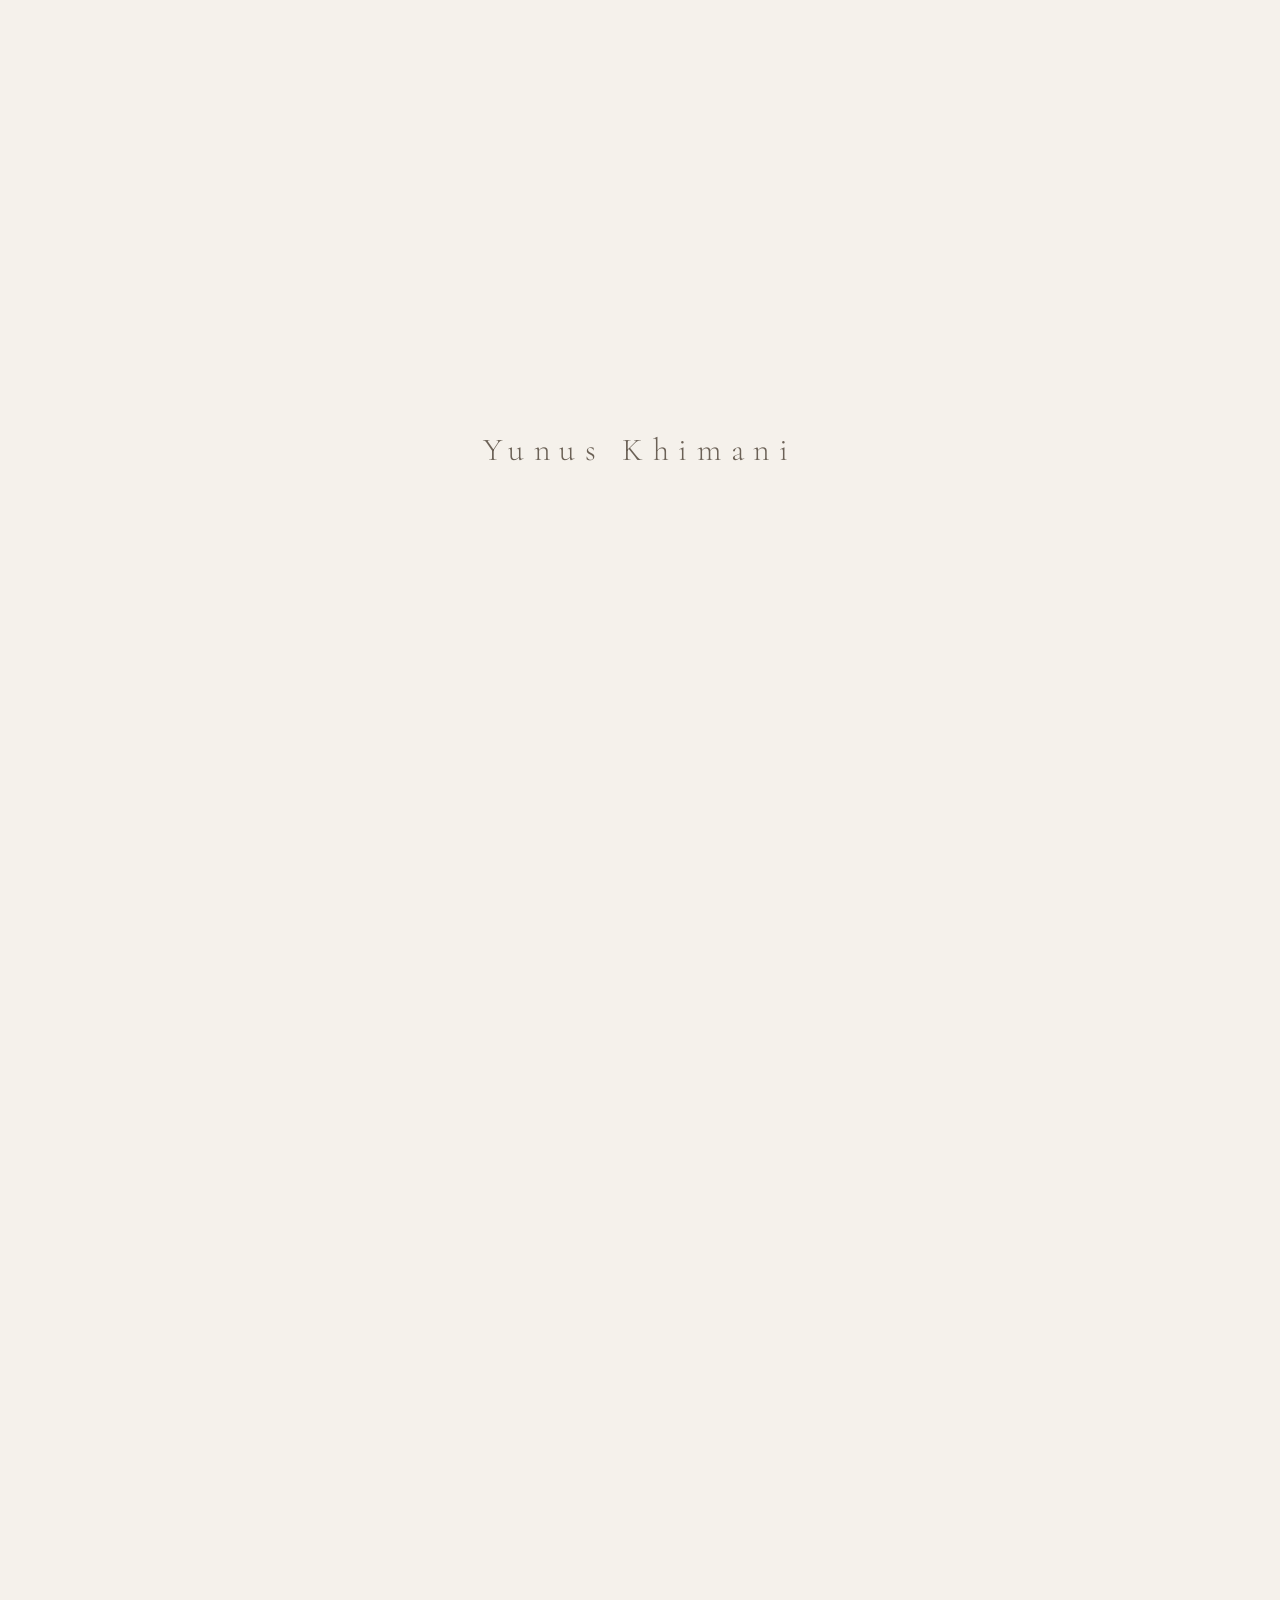
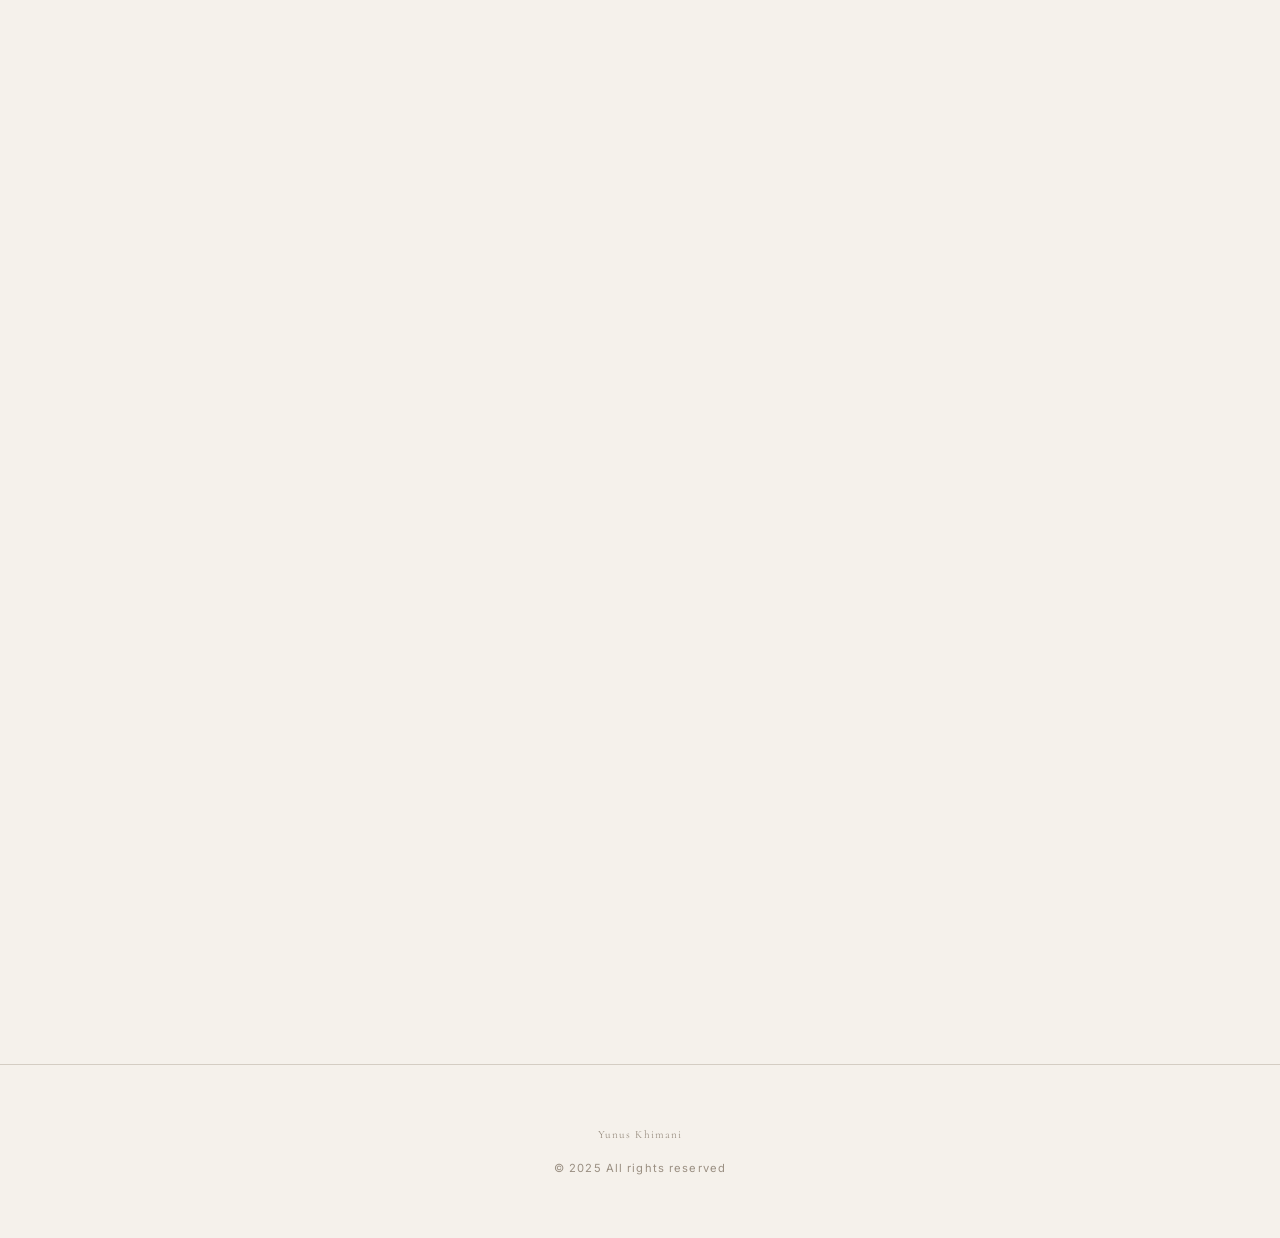
==== commit 9cd5b903: "Add Markdown parsing to Coll_pro and Blog" ====
--- a/index.html
+++ b/index.html
@@ -6,6 +6,7 @@
   <title>Yunus Khimani — Artist</title>
   <meta name="description" content="Portfolio of Yunus Khimani, a distinguished Indian artist known for expressive figurative works exploring human emotion through intricate cross-hatching and bold earth tones.">
   <link rel="stylesheet" href="style.css?v=2">
+  <script src="https://cdn.jsdelivr.net/npm/marked/marked.min.js"></script>
 </head>
 <body>
 
@@ -187,31 +188,8 @@
   <div class="gallery-header fade-in">
     <h1 class="gallery-title">Coll_pro</h1>
   </div>
-  <div class="collpro-concept fade-in">
-    <h2>A Collaborative Project: a concept note</h2>
-    <p>I, Yunus Khimani, am an artist based in Jaipur, Rajasthan. I have been closely associated with the crafts of Rajasthan both on academic as well as personal level. I always felt that we need to look at these crafts more seriously and make effort to push its limits. I am a contemporary artist looking at the tradition closely. I wanted to see if there is a way of bringing these 2 different entities together.</p>
-    <p>In June, 2023, I initiated a collaborative project (called Coll_pro). I started collaboration with 2 craftsmen:</p>
-    <ol>
-      <li><strong>Dr. Badshah Miyan</strong> is a Master Dyer and a Shilp Guru from Rajasthan. He is well-known for his skills in Lehariya (tie and dye). He is an expert of natural indigo.</li>
-      <li><strong>Giriraj Chippa</strong>, a block printer belonging to chhipa community in Bagru.</li>
-    </ol>
-    <p>We worked with Dabu, Bagru Print, Tie & Dye, Clamp Dyeing, Dip Dyeing, Sanganeri Print and Hand Painted Textiles. We are also enthusiastic to work with Natural Indigo. We tried to push the traditional boundaries as well as repurpose the application. One of the breakthroughs we had is with hand painting using the traditional Bagru technique.</p>
-    <p>The project is about working together on the same footing defying all hierarchies, where each member contributes as per his/her ability.</p>
-    <p>The project aims to:</p>
-    <ul>
-      <li>create an inclusive platform.</li>
-      <li>To create synergy between traditional processes and contemporary outlook.</li>
-      <li>explore materials, techniques and processes to discover new possibilities.</li>
-      <li>achieve sustainable practices by working with natural, biodegradable materials and processes as far as possible.</li>
-    </ul>
-    <p>Recently, 2 designers have joined the project.</p>
-    <ol start="3">
-      <li><strong>Akshita Gangwal</strong>, a young textile designer</li>
-      <li><strong>Neerja Palisetty</strong>, a weave designer</li>
-    </ol>
-    <p>We have now also started exploring Natural Dyes and Weaving. We are exploring the fusing of paper and natural dyed yarn and hand painting with weaving.</p>
-    <p>We are hoping for some fruitful results.</p>
-    <p class="collpro-date">drafted in June, 2026</p>
+  <div class="collpro-concept fade-in" id="collproConceptContainer">
+    <!-- Populated by JS -->
   </div>
 </main>
 
